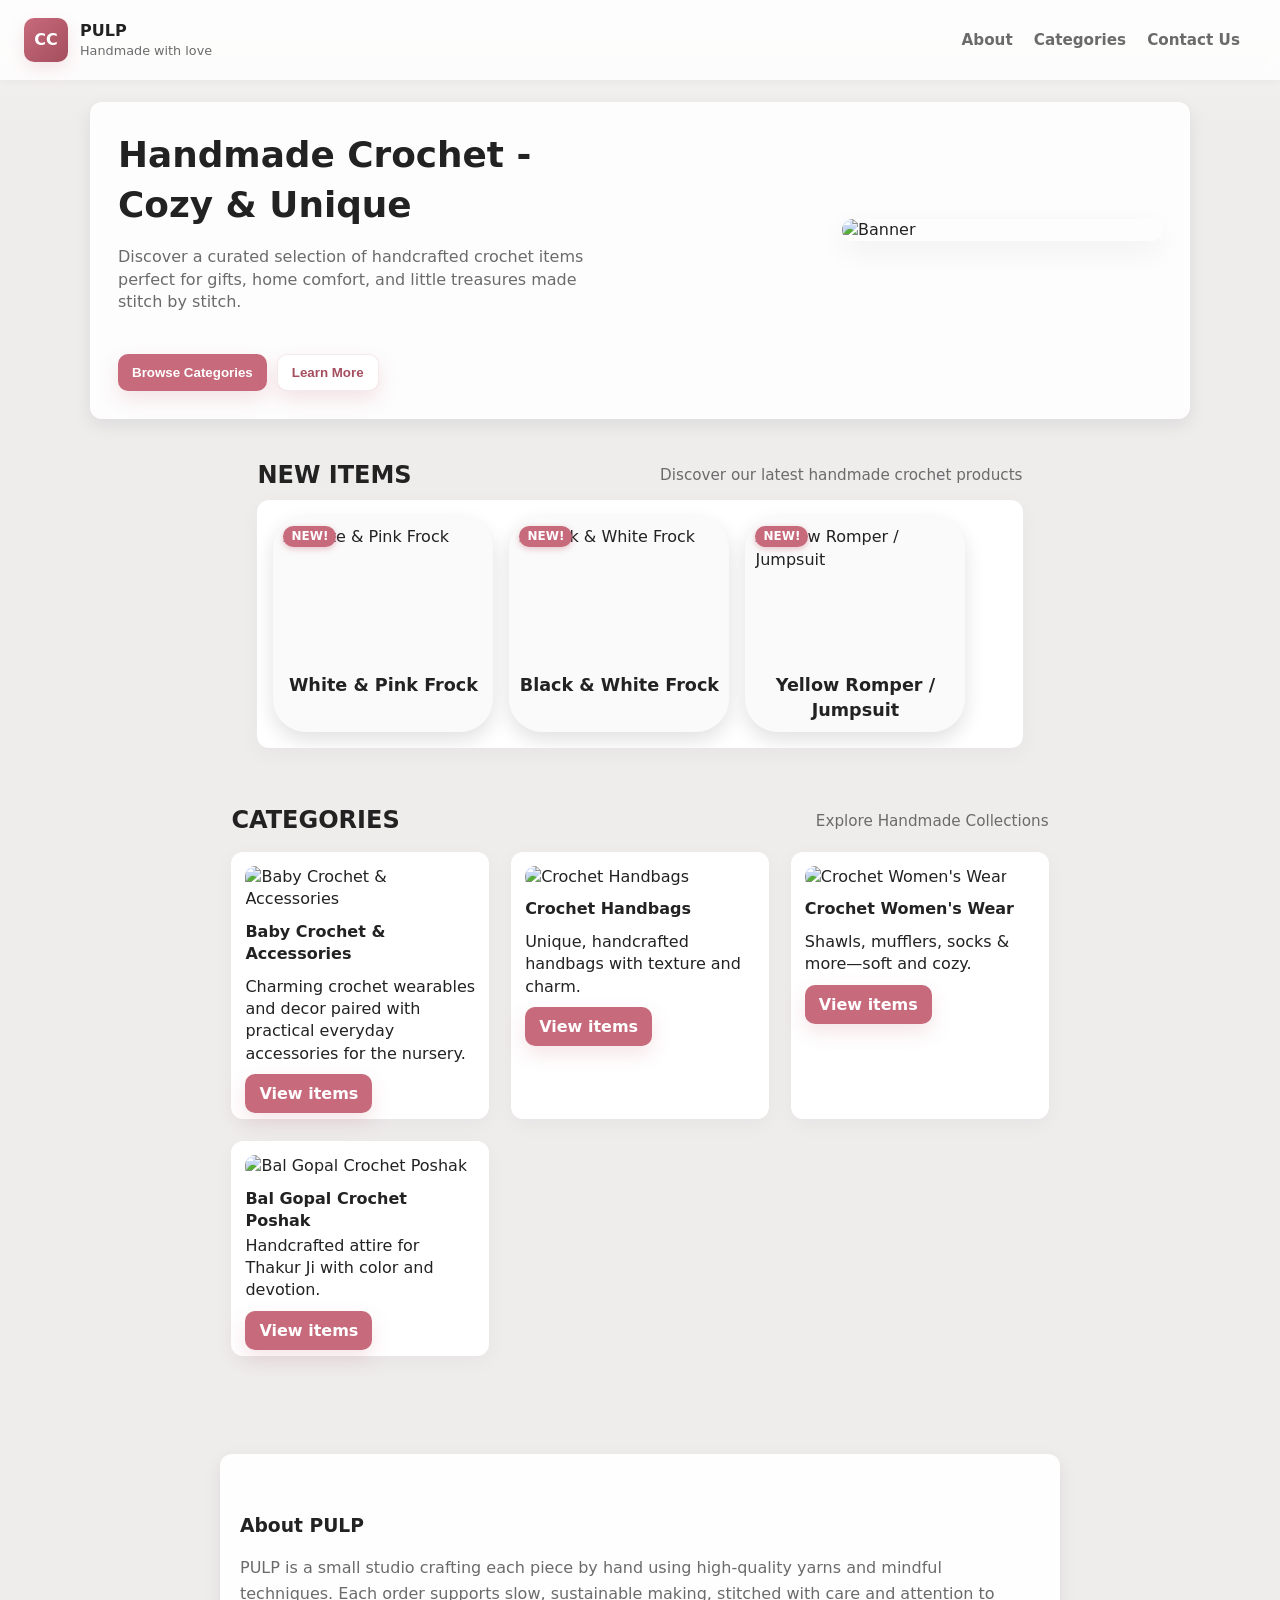
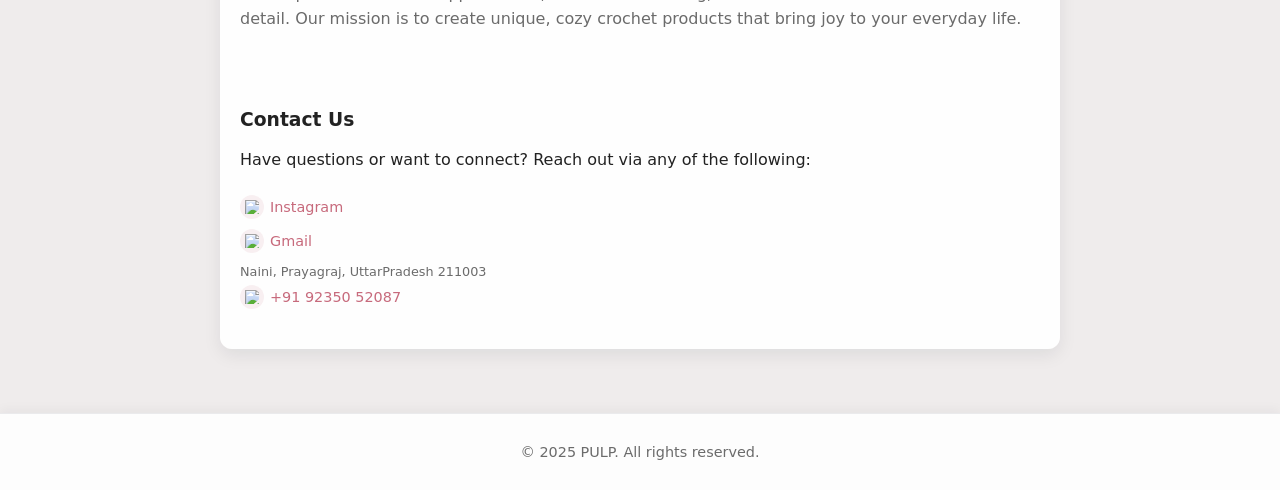
==== index.html @ 9e7601b7 "Add files via upload" ====
<!-- this is index.html-->
<!DOCTYPE html>
<html lang="en">
<head>
  <meta charset="utf-8" />
  <meta name="viewport" content="width=device-width,initial-scale=1" />
  <title>PULP - Handmade Crochet Products</title>
  <meta name="description" content="Handmade crochet items: Baby Crochet, Handbags, Women Crochet." />

  <style>
    :root{
  --bg:#f7f6f4;
  --card:#ffffff;
  --accent:#c76a7c;
  --accent-dark:#a44e5d;
  --muted:#6b6b6b;
  --radius:12px;
  --shadow: 0 6px 18px rgba(16,24,40,0.08);
}
*{box-sizing:border-box}
body {
  margin: 0;
  font-family: Inter, system-ui, -apple-system, "Segoe UI", Roboto, "Helvetica Neue", Arial;
  background: linear-gradient(180deg, var(--bg), #efecec 120px);
  color: #222;
  line-height: 1.4;
  min-height: 100vh; 
  display: flex;
  flex-direction: column; 
}

.wrap {
  max-width: 1100px;
  margin: 18px auto;
  padding: 0 20px 40px;
  flex-grow: 1; 
}

header{
  display:flex;
  align-items:center;
  justify-content:space-between;
  padding:18px 24px;
  position:sticky;
  top:0;
  backdrop-filter: blur(6px);
  background: rgba(255,255,255,0.8);
  box-shadow: 0 2px 8px rgba(16,24,40,0.04);
  z-index:100;
}

.brand{
  display:flex;
  align-items:center;
  gap:12px;
  text-decoration:none;
  color:inherit;
}

.logo{
  width:44px; height:44px;
  background: linear-gradient(135deg,var(--accent),var(--accent-dark));
  border-radius:10px;
  display:grid;
  place-items:center;
  color:white;
  font-weight:700;
  box-shadow: 0 6px 16px rgba(199,106,124,0.18);
}

nav a{
  color:var(--muted);
  text-decoration:none;
  font-weight:600;
  margin-right:16px;
  font-size:0.95rem;
  cursor:pointer;
}

.hero {
  max-width: 1100px;
  margin: 22px auto;
  display: flex;
  gap: 24px;
  align-items: center;
  padding: 28px;
  border-radius: var(--radius);
  background: rgba(255, 255, 255, 0.9);
  box-shadow: var(--shadow);
  flex-wrap: wrap;
  justify-content: space-between;
}

.hero .hero-text { 
    max-width: 50%; 
    padding-right: 20px; 
}

.hero .visual {
    width: 320px;
}

.hero h1{
  margin:0 0 8px 0;
  font-size:clamp(1.6rem, 2.8vw, 2.4rem);
}

.tagline{color:var(--muted); margin-bottom:16px}

.cta{display:flex; gap:10px}

.btn{
  background:var(--accent);
  color:white;
  border:none;
  padding:10px 14px;
  border-radius:10px;
  cursor:pointer;
  font-weight:700;
  box-shadow: 0 8px 20px rgba(199,106,124,0.18);
}

.btn.secondary{
  background:white;
  color:var(--accent-dark);
  border:1px solid rgba(164,78,93,0.12);
  font-weight:600;
}

.hero .visual{
  border-radius:14px;
  overflow:hidden;
  box-shadow: 0 10px 30px rgba(13,14,18,0.06);
}

.hero img{width:100%;display:block}

.section-title{
  display:flex;
  align-items:center;
  justify-content:space-between;
  margin-bottom:14px;
}

.grid{
  display:grid;
  grid-template-columns: repeat(auto-fit,minmax(240px,1fr));
  gap:22px;
}

.card{
  background:var(--card);
  border-radius:12px;
  padding:14px;
  box-shadow: 0 6px 22px rgba(16,24,40,0.04);
  display:flex;
  flex-direction:column;
  gap:10px;
  transition:transform .18s, box-shadow .18s;
}

.card:hover{
  transform:translateY(-6px);
  box-shadow: 0 18px 40px rgba(16,24,40,0.08);
}

.thumb img{
  width:100%;
  border-radius:10px;
  height:180px;
  object-fit:cover;
}

.new-items-slider-wrapper {
  background: white;
  border-radius: var(--radius);
  padding: 16px 0;
  margin-bottom: -20px;
  box-shadow: 0 6px 22px rgba(16,24,40,0.04);
  overflow-x: auto;
  -webkit-overflow-scrolling: touch;
  -ms-overflow-style: none;
  scrollbar-width: none;
}

.new-items-slider {
  display: flex;
  gap: 16px;
  padding-left: 16px;
  padding-right: 16px;
  scroll-behavior: smooth;
  user-select: none;
}

/* Hide scrollbar for WebKit browsers */
.new-items-slider-wrapper::-webkit-scrollbar {
  display: none;
}

.new-item-card {
  background: #fafafa;
  border-radius: 33px;
  padding: 10px;
  flex: 0 0 220px;
  display: flex;
  flex-direction: column;
  gap: 7px;
  cursor: pointer;
  user-select: none;
  transition: transform 0.18s, box-shadow 0.18s;
  text-decoration: none;
  color: inherit;
  position: relative;
  box-shadow: 0 8px 20px rgba(0, 0, 0, 0.12);
}
.new-item-card:hover {
  transform: translateY(-8px);
  box-shadow: 0 18px 40px rgba(16,24,40,0.08);
}
.new-item-thumb img {
  width: 100%;
  height: 140px;
  object-fit: cover;
  border-radius: 20px;
  display: block;
}
.new-item-title {
  font-weight: 600;
  font-size: 1.1rem;
  color: #222;
  margin: 0;
  text-align: center;
}


/* NEW! label on top-left */
.new-item-label {
  position: absolute;
  top: 10px;
  left: 10px;
  background-color: var(--accent);
  color: white;
  font-weight: 700;
  font-size: 0.75rem;
  padding: 2px 8px;
  border-radius: 12px;
  user-select: none;
  pointer-events: none;
  box-shadow: 0 2px 6px rgba(199,106,124,0.4);
  z-index: 5;
}

footer {
  margin-top: auto;
  padding: 28px 20px;
  text-align: center;
  color: var(--muted);
  font-size: 0.9rem;
  background: rgba(255,255,255,0.9);
  box-shadow: 0 -4px 10px rgba(16,24,40,0.04);
  border-top: 1px solid rgba(16,24,40,0.08);
}

/* Remove blue focus outline and tap highlight on buttons, links, and new-item-cards */
button, a, .new-item-card {
  outline: none;
  -webkit-tap-highlight-color: transparent;
}

.new-item-card:focus,
button:focus,
a:focus {
  outline: none;
  box-shadow: none;
}


@media (max-width:880px){
  .hero{
    flex-direction:column;
    text-align:center;
  }
  .hero .hero-text {
    order: 1;
    max-width: 100%;
    padding-right: 0;
    margin-bottom: 20px;
  }
  .hero .visual{
    order: 2;
    width:88%;
    margin-bottom: 20px;
  }
  .hero .intro {
    order: 3;
    width: 100%;
    justify-content: center;
    margin-top: 0;
  }
}
  </style>
</head>

<body>

  <header>
    <a class="brand" href="#">
      <div class="logo">CC</div>
      <div>
        <div style="font-weight:800">PULP</div>
        <div style="font-size:0.8rem;color:var(--muted)">Handmade with love</div>
      </div>
    </a>

    <nav>
      <a onclick="scrollToAbout('about')">About</a>
      <a onclick="scrollToAbout('shop')">Categories</a>
      <a onclick="scrollToAbout('contact_us')">Contact Us</a>
    </nav>

  </header>

  <section class="hero">

    <div class="hero-text">
      <h1>Handmade Crochet - Cozy & Unique</h1>
      <p class="tagline">Discover a curated selection of handcrafted crochet items perfect for gifts, home comfort, and little treasures made stitch by stitch.</p>
    </div>

    <div class="visual">
      <img src="https://raw.githubusercontent.com/i-Pulp/i-pulp.github.io/dd545842bd43f51a0f456f5fa2d088c7142defda/Images/Hero/HeroSlide.jpg" alt="Banner">
    </div>

    <div class="intro">
      <div class="cta">
        <button class="btn" onclick="scrollToAbout('shop')">Browse Categories</button>
        <button class="btn secondary" onclick="scrollToAbout('about')">Learn More</button>
      </div>
    </div>
  </section>

  <!-- New Items Section -->
  <div class="wrap" id="new-items">
    <div class="section-title" style="margin-bottom: 8px;">
      <h2 style="margin:0">NEW ITEMS</h2>
      <div style="color:var(--muted); font-size:0.95rem">Discover our latest handmade crochet products</div>
    </div>

    <div class="new-items-slider-wrapper" aria-label="New Items" role="region">
      <div class="new-items-slider">
        <!-- Product cards inserted here by JS -->
      </div>
    </div>
  </div>

  <!-- Categories Section -->
  <div class="wrap" id="shop">
    <div class="section-title">
      <h2 style="margin:0">CATEGORIES</h2>
      <div style="color:var(--muted); font-size:0.95rem">Explore Handmade Collections</div>
    </div>

    <div class="grid">

      <!-- CATEGORY CARDS -->
      <!-- 1. Baby Product -->
      <article class="card">
        <div class="thumb">
          <img src="https://raw.githubusercontent.com/i-Pulp/i-pulp.github.io/0997f69cfa6363d61e97eb1977c287120f1ccc1d/Images/Category/Baby_Accessories.png" alt="Baby Crochet & Accessories">
        </div>
        <div class="title" style="font-weight:400;"><strong>Baby Crochet & Accessories</strong></div>
        <div class="desc">Charming crochet wearables and decor paired with practical everyday accessories for the nursery.</div>
        <div class="controls" style="margin-top: 8px;">
          <a class="btn" href="template_products.html?category=baby_accessories" style="text-decoration:none;">View items</a>
        </div>
      </article>

      <!-- 4. Handbags -->
      <article class="card">
        <div class="thumb">
          <img src="https://raw.githubusercontent.com/i-Pulp/i-pulp.github.io/0997f69cfa6363d61e97eb1977c287120f1ccc1d/Images/Category/Bags.png" alt="Crochet Handbags">
        </div>
        <div class="title" style="font-weight:400;"><strong>Crochet Handbags</strong></div>
        <div class="desc">Unique, handcrafted handbags with texture and charm.</div>
        <div class="controls" style="margin-top: 8px;">
          <a class="btn" href="template_products.html?category=handbags" style="text-decoration:none;">View items</a>
        </div>
      </article>

      <!-- 2. Women's Wear -->
      <article class="card">
        <div class="thumb">
          <img src="https://raw.githubusercontent.com/i-Pulp/i-pulp.github.io/0997f69cfa6363d61e97eb1977c287120f1ccc1d/Images/Category/Woman_Accessories.png" alt="Crochet Women's Wear">
        </div>
        <div class="title" style="font-weight:400;"><strong>Crochet Women's Wear</strong></div>
        <div class="desc">Shawls, mufflers, socks & more—soft and cozy.</div>
        <div class="controls" style="margin-top: 8px;">
          <a class="btn" href="template_products.html?category=women_accessories" style="text-decoration:none;">View items</a>
        </div>
      </article>

      <!-- 4. Bal Gopal -->
      <article class="card">
        <div class="thumb">
          <img src="https://raw.githubusercontent.com/i-Pulp/i-pulp.github.io/f78ba1c2b4441cd1fe98eff767ace13168e1578b/Images/Category/bal_gopal.png" alt="Bal Gopal Crochet Poshak">
        </div>
        <div class="title" style="font-weight:400;"><strong>Bal Gopal Crochet Poshak</strong></div>
        <div class="desc" style="margin-top: -8px;">Handcrafted attire for Thakur Ji with color and devotion.</div>
        <div class="controls" style="margin-top: 8px;">
          <a class="btn" href="template_products.html?category=bal_gopal" style="text-decoration:none;">View items</a>
        </div>
      </article>

    </div>
  </div>

  <!-- ABOUT & CONTACT SECTION -->
  <section style="max-width:1100px;margin:40px auto;padding:40px 20px;background:rgba(255,255,255,0.95);border-radius:12px;box-shadow:var(--shadow);display:flex;flex-direction:column;gap:40px;">

    <!-- About PULP -->
    <div style="flex:1; min-width:250px;" id="about">
      <h3 style="margin-bottom:16px;">About PULP</h3>
      <p style="color:var(--muted);max-width:800px;line-height:1.6;">
        PULP is a small studio crafting each piece by hand using high-quality yarns and mindful techniques. Each order supports slow, sustainable making, stitched with care and attention to detail. Our mission is to create unique, cozy crochet products that bring joy to your everyday life.
      </p>
    </div>

    <!-- Contact Us -->
    <div style="flex:1; min-width:250px;" id="contact_us">
      <h3 style="margin-bottom:16px;">Contact Us</h3>
      <p style="color:var(--mutedl);margin-bottom:24px;">
        Have questions or want to connect? Reach out via any of the following:
      </p>
      <ul style="list-style:none;padding:0;margin:0;display:flex;flex-direction:column;gap:10px;color:var(--muted);">
        <li>
          <a href="https://www.instagram.com/pulponlinestore/?utm_source=ig_web_button_share_sheet" target="_blank" style="text-decoration:none;color:var(--accent);display:flex;align-items:center;gap:6px;font-size:0.9rem;">
            <span style="display:flex;align-items:center;justify-content:center;width:24px;height:24px;background:rgba(199,106,124,0.1);border-radius:50%;">
              <img src="https://cdn-icons-png.flaticon.com/24/2111/2111463.png" alt="Instagram" style="width:14px;height:14px;">
            </span>
         Instagram
          </a>
        </li>
        <li>
          <a href="mailto:i.pulp.help@gmail.com" style="text-decoration:none;color:var(--accent);display:flex;align-items:center;gap:6px;font-size:0.9rem;">
            <span style="display:flex;align-items:center;justify-content:center;width:24px;height:24px;background:rgba(199,106,124,0.1);border-radius:50%;">
              <img src="https://cdn-icons-png.flaticon.com/24/561/561127.png" alt="Email" style="width:14px;height:14px;">
            </span>
         Gmail
          </a>
        </li>
        <li>
          <div style="display:flex;flex-direction:column;gap:4px;font-size:0.9rem;">
            <span style="color:var(--muted); font-size:0.8rem;">Naini, Prayagraj, UttarPradesh 211003</span>
            <a href="tel:+91 92350 52087" style="text-decoration:none;color:var(--accent);display:flex;align-items:center;gap:6px;">
              <span style="display:flex;align-items:center;justify-content:center;width:24px;height:24px;background:rgba(199,106,124,0.1);border-radius:50%;">
                <img src="https://cdn-icons-png.flaticon.com/24/483/483947.png" alt="Phone" style="width:14px;height:14px;">
              </span>
              +91 92350 52087
            </a>
          </div>
        </li>
      </ul>
    </div>

  </section>

  <footer style="margin-top:24px;padding:28px 20px;text-align:center;color:var(--muted);font-size:0.9rem;background:rgba(255,255,255,0.9);box-shadow:0 -4px 10px rgba(16,24,40,0.04);border-top:1px solid rgba(16,24,40,0.08);">
    &copy; 2025 PULP. All rights reserved.
  </footer>
<script>
    function scrollToAbout(ElementId) {
  const about = document.getElementById(ElementId);
  const offset = 125;
  const top = about.offsetTop - offset;

  window.scrollTo({
    top: top,
    behavior: "smooth"
  });
}
async function loadNewItems() {

  try {

    const response = await fetch('new_items.json');

    if (!response.ok) throw new Error('Failed to load new_items.json');

    const data = await response.json();
    const slides = document.querySelector('.new-items-slider');

    slides.innerHTML = '';
    data.products.forEach(prod => {

      const link = document.createElement('a');

      link.href = `template_buy.html?category=new_items&prod=${prod.id}`;

      link.className = 'new-item-card';

      link.setAttribute('aria-label', prod.title);
      const label = document.createElement('div');

      label.className = 'new-item-label';

      label.textContent = 'NEW!';

      link.appendChild(label);
      const thumb = document.createElement('div');

      thumb.className = 'new-item-thumb';
      if (prod.images && prod.images.length) {

        const imgData = prod.images[0];

        const img = document.createElement('img');

        img.src = imgData.src || '';

        img.alt = prod.title || 'New Item';

        if (imgData.classes && Array.isArray(imgData.classes)) {

          img.className = imgData.classes.join('');

        }

        if (imgData.styles) {

          img.style.cssText = imgData.styles;

        }

        thumb.appendChild(img);

      }

      link.appendChild(thumb);
      const title = document.createElement('h3');

      title.className = 'new-item-title';

      title.textContent = prod.title;

      link.appendChild(title);
      slides.appendChild(link);

    });

  } catch (err) {

    console.error(err);

    const container = document.getElementById('new-items-grid');

    if (container) container.innerHTML = '<p style="color:var(--muted);">Failed to load new items.</p>';

  }

}
loadNewItems();
</script>

</body>
</html>
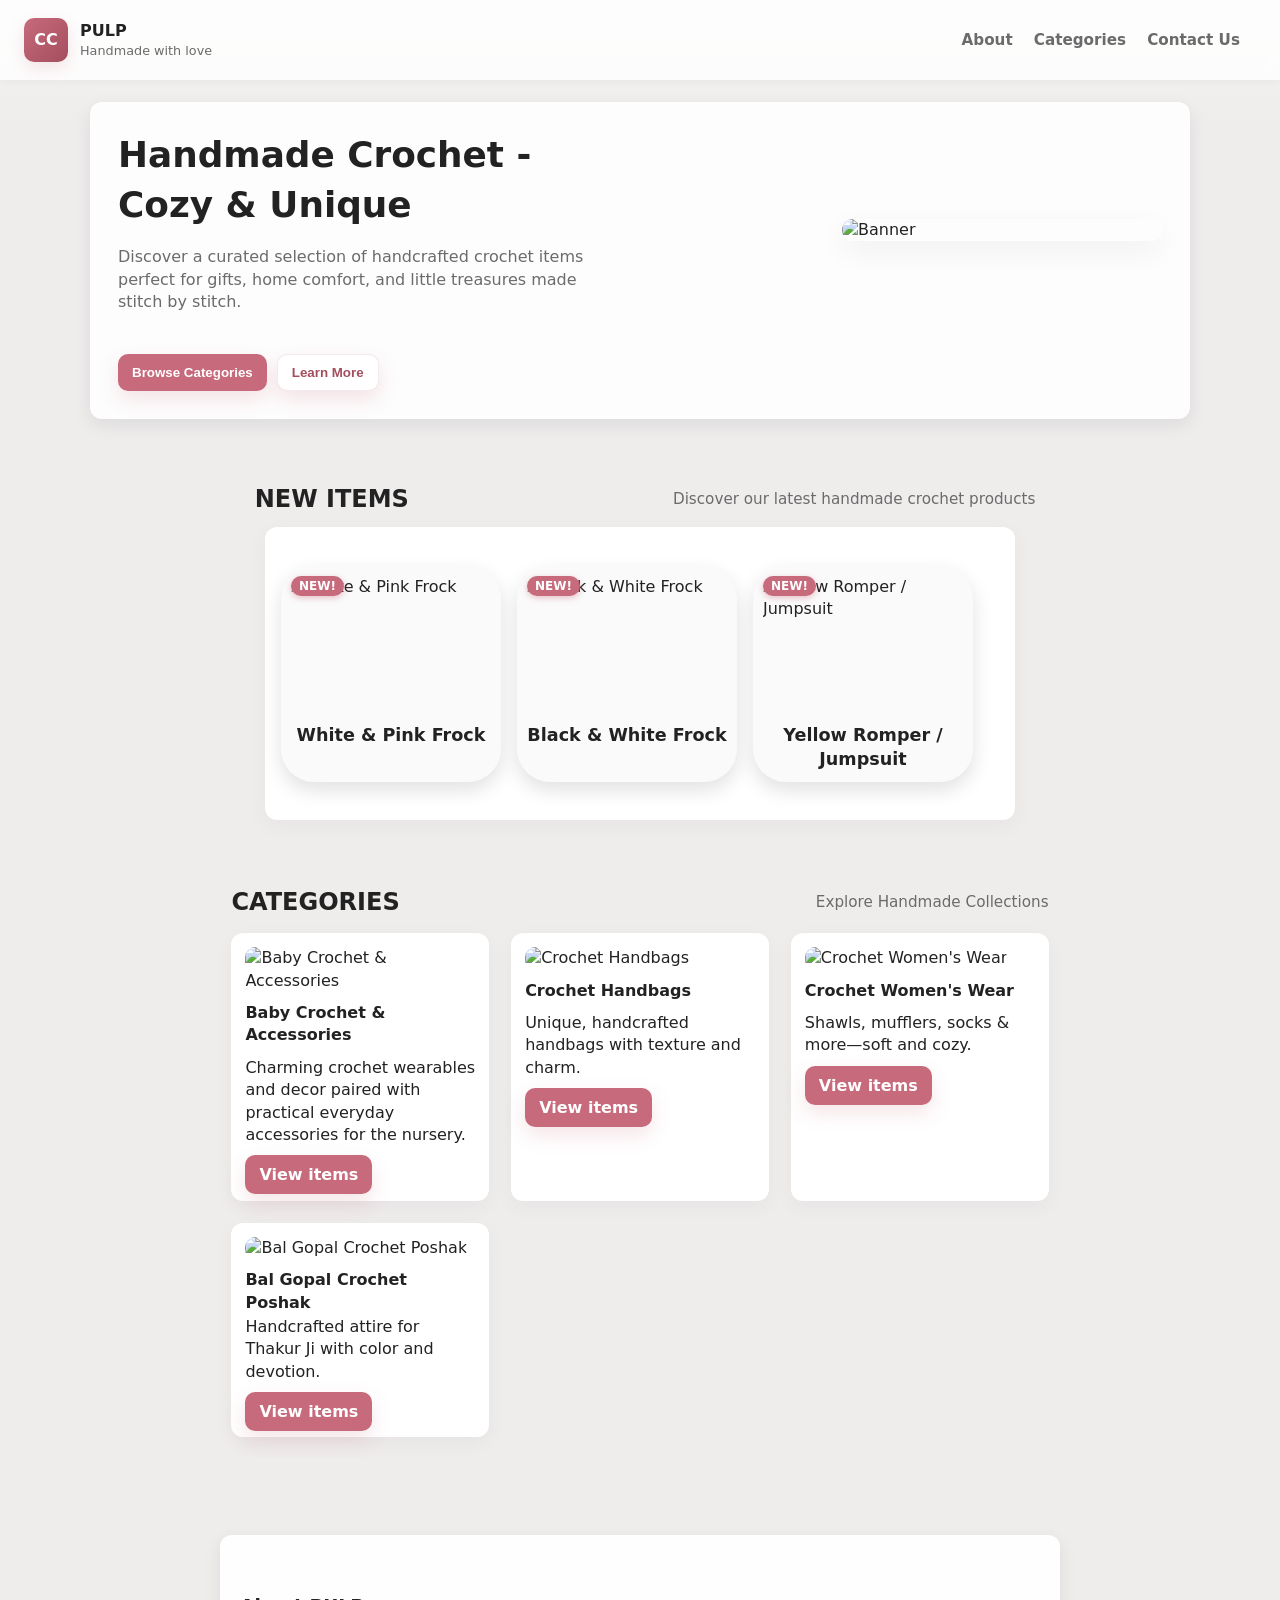
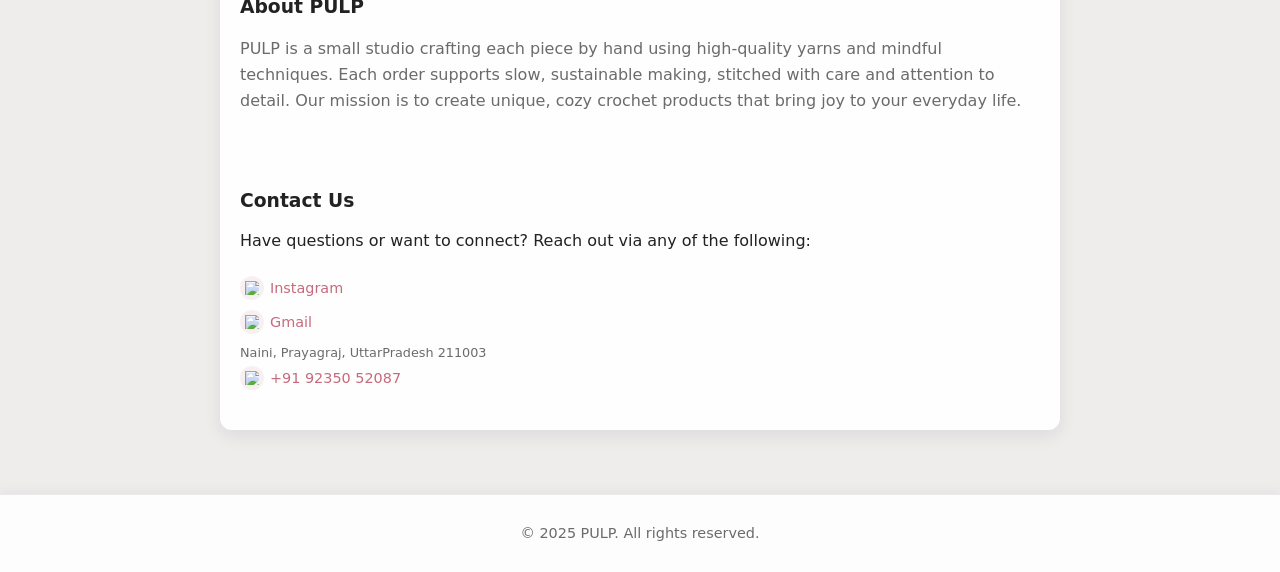
==== commit ab564546: "Add files via upload" ====
--- a/index.html
+++ b/index.html
@@ -175,9 +175,12 @@
   background: white;
   border-radius: var(--radius);
   padding: 16px 0;
-  margin-bottom: -20px;
+  margin-bottom: 25px;
   box-shadow: 0 6px 22px rgba(16,24,40,0.04);
   overflow-x: auto;
+   max-width: 750px;
+  margin-left: auto;
+  margin-right: auto;
   -webkit-overflow-scrolling: touch;
   -ms-overflow-style: none;
   scrollbar-width: none;
@@ -340,23 +343,20 @@
   </section>
 
   <!-- New Items Section -->
-  <div class="wrap" id="new-items">
-    <div class="section-title" style="margin-bottom: 8px;">
-      <h2 style="margin:0">NEW ITEMS</h2>
-      <div style="color:var(--muted); font-size:0.95rem">Discover our latest handmade crochet products</div>
-    </div>
-
-    <div class="new-items-slider-wrapper" aria-label="New Items" role="region">
-      <div class="new-items-slider">
-        <!-- Product cards inserted here by JS -->
-      </div>
-    </div>
-  </div>
+  <div id="new-items" style="margin-top: -40px;">     <div class="wrap section-title" style="margin-bottom: 8px; padding-bottom: 0;">       <h2 style="margin-bottom: -20px">NEW ITEMS</h2>
+      <div style="color:var(--muted); font-size:0.95rem;margin-bottom: -40px">Discover our latest handmade crochet products</div>
+    </div>
+
+    <div class="new-items-slider-wrapper" aria-label="New Items" role="region">
+      <div class="new-items-slider">
+              </div>
+    </div>
+  </div>
 
   <!-- Categories Section -->
   <div class="wrap" id="shop">
     <div class="section-title">
-      <h2 style="margin:0">CATEGORIES</h2>
+      <h2 style="margin:0;padding-right:5px">CATEGORIES</h2>
       <div style="color:var(--muted); font-size:0.95rem">Explore Handmade Collections</div>
     </div>
 
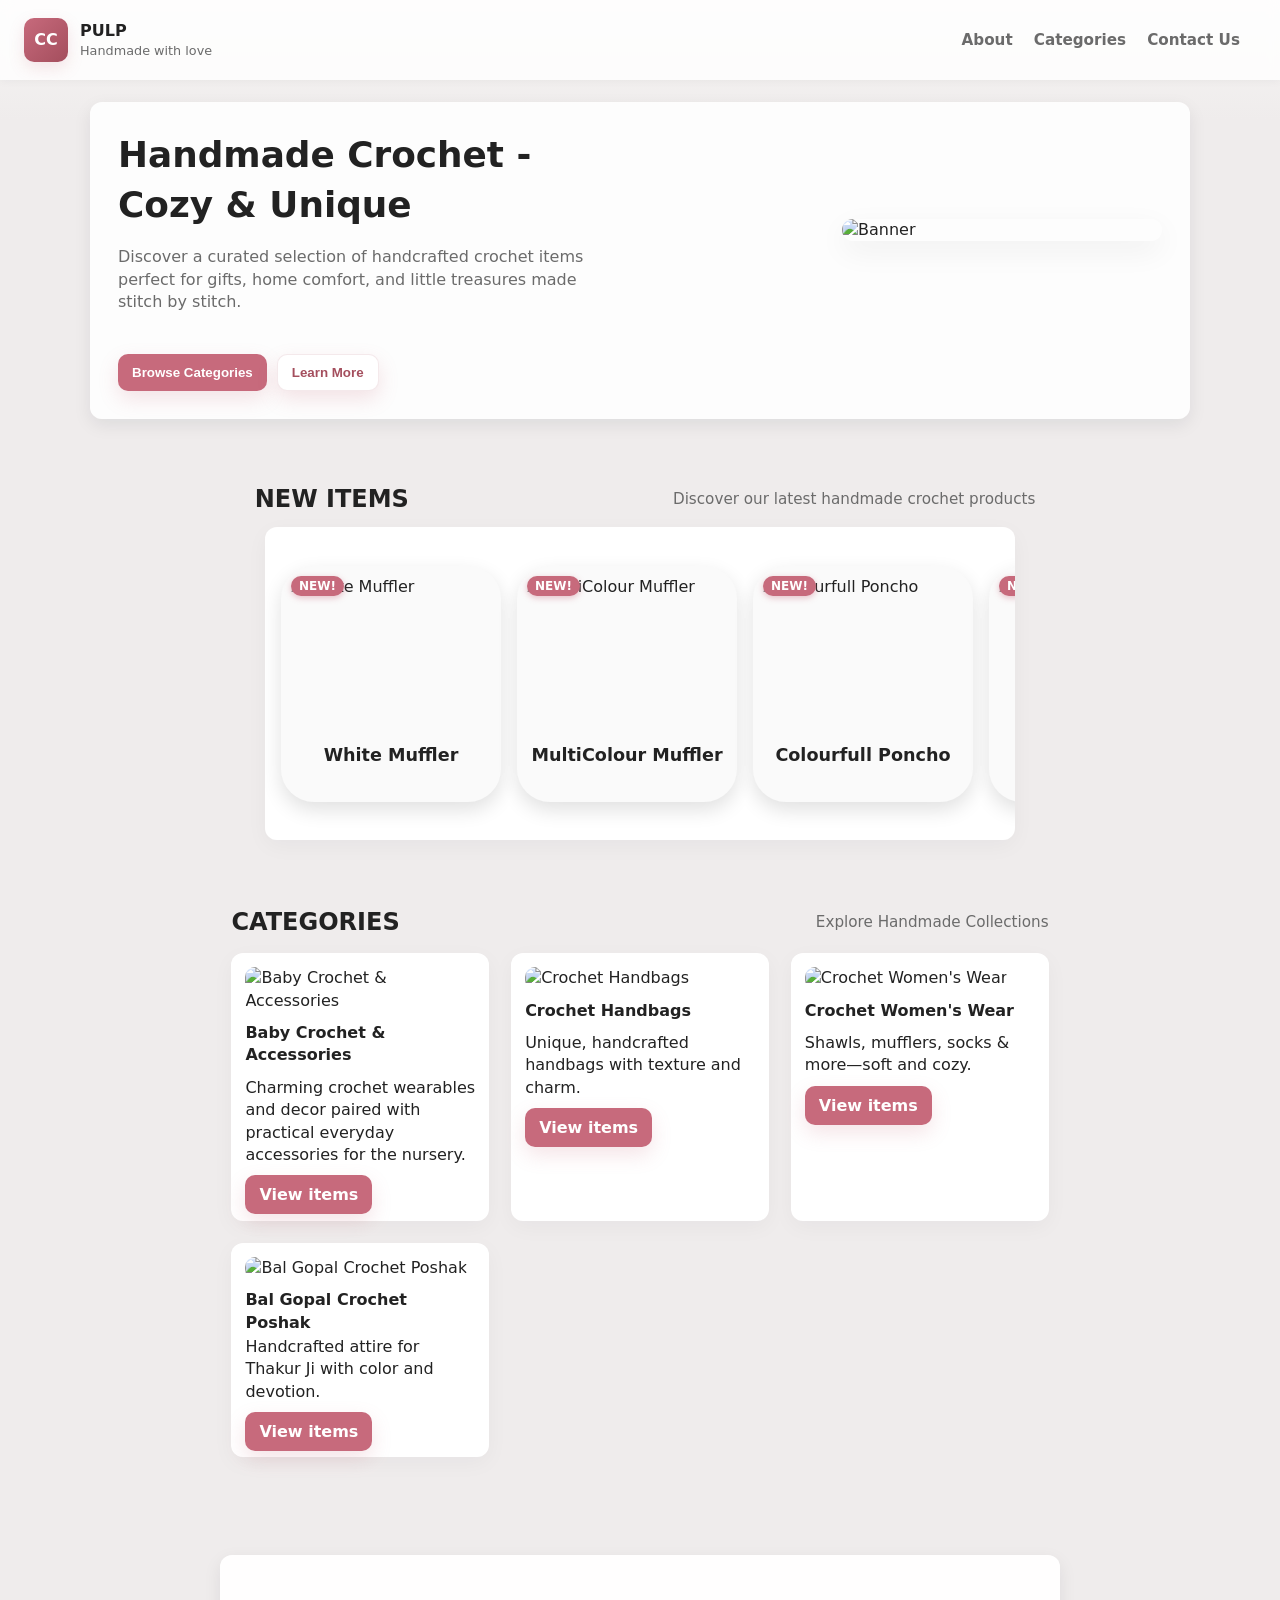
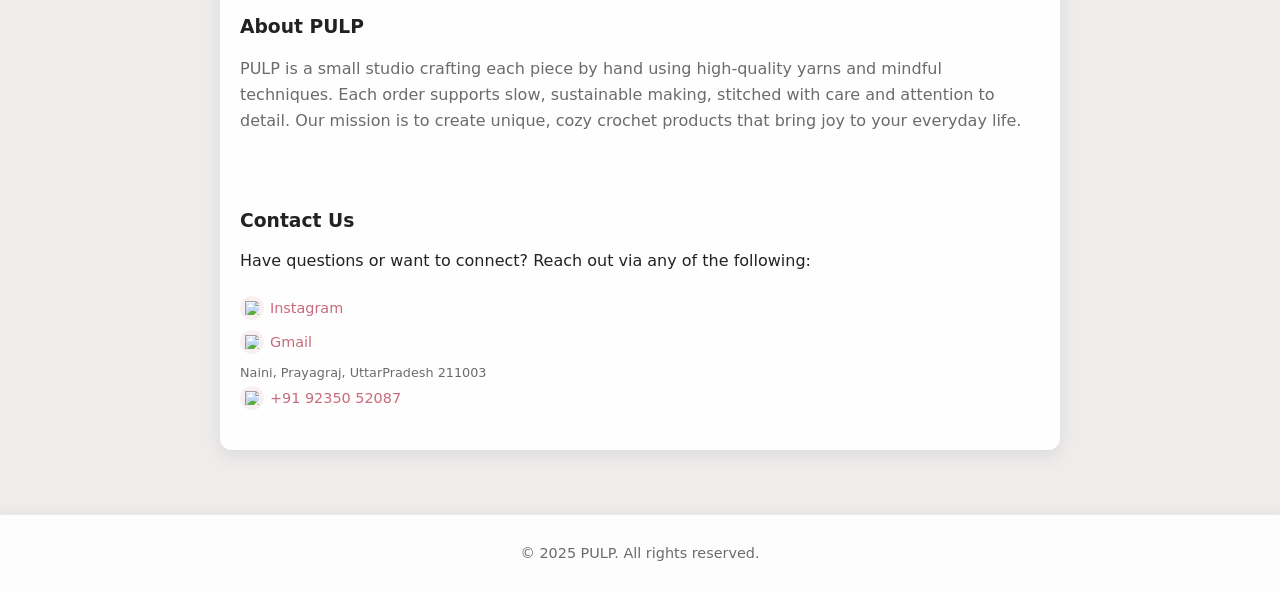
==== commit 64fa4ef6: "Add files via upload" ====
--- a/index.html
+++ b/index.html
@@ -222,7 +222,7 @@
 }
 .new-item-thumb img {
   width: 100%;
-  height: 140px;
+  height: 160px;
   object-fit: cover;
   border-radius: 20px;
   display: block;
@@ -236,7 +236,6 @@
 }
 
 
-/* NEW! label on top-left */
 .new-item-label {
   position: absolute;
   top: 10px;
@@ -264,7 +263,6 @@
   border-top: 1px solid rgba(16,24,40,0.08);
 }
 
-/* Remove blue focus outline and tap highlight on buttons, links, and new-item-cards */
 button, a, .new-item-card {
   outline: none;
   -webkit-tap-highlight-color: transparent;
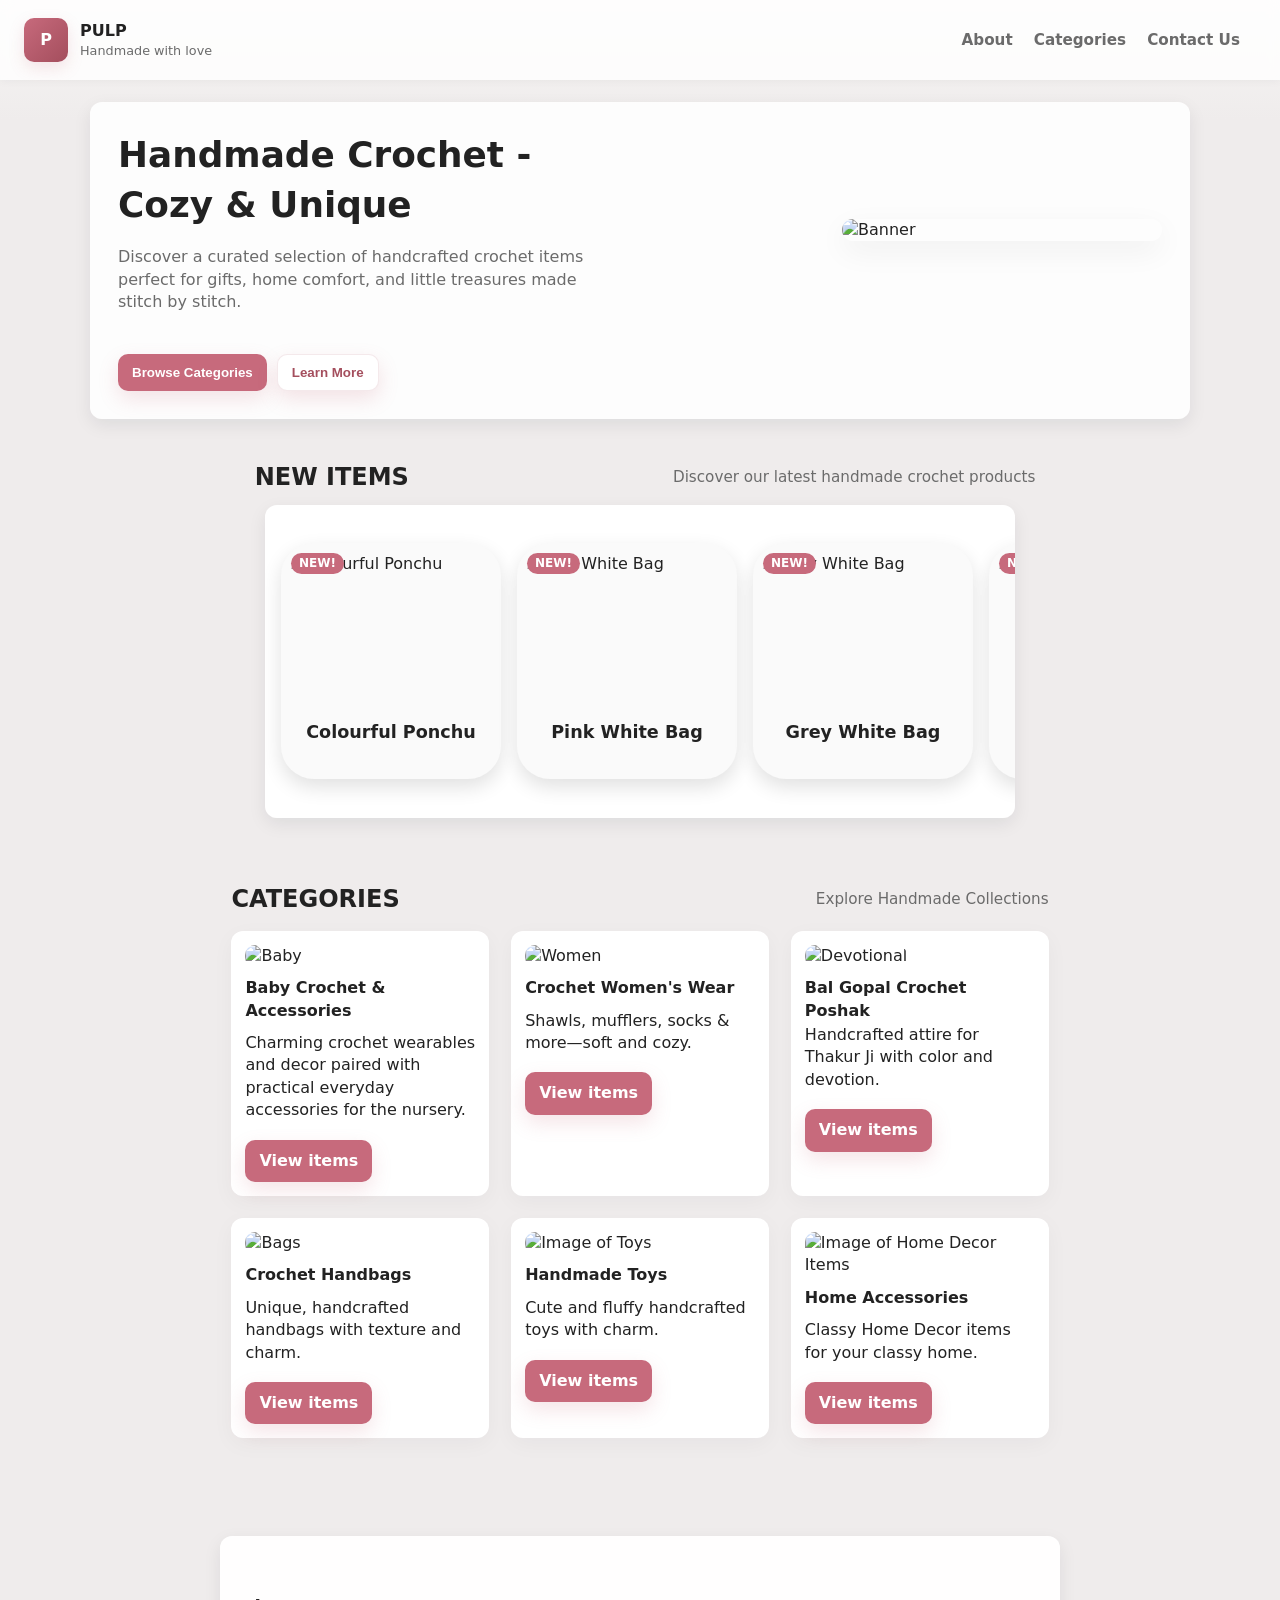
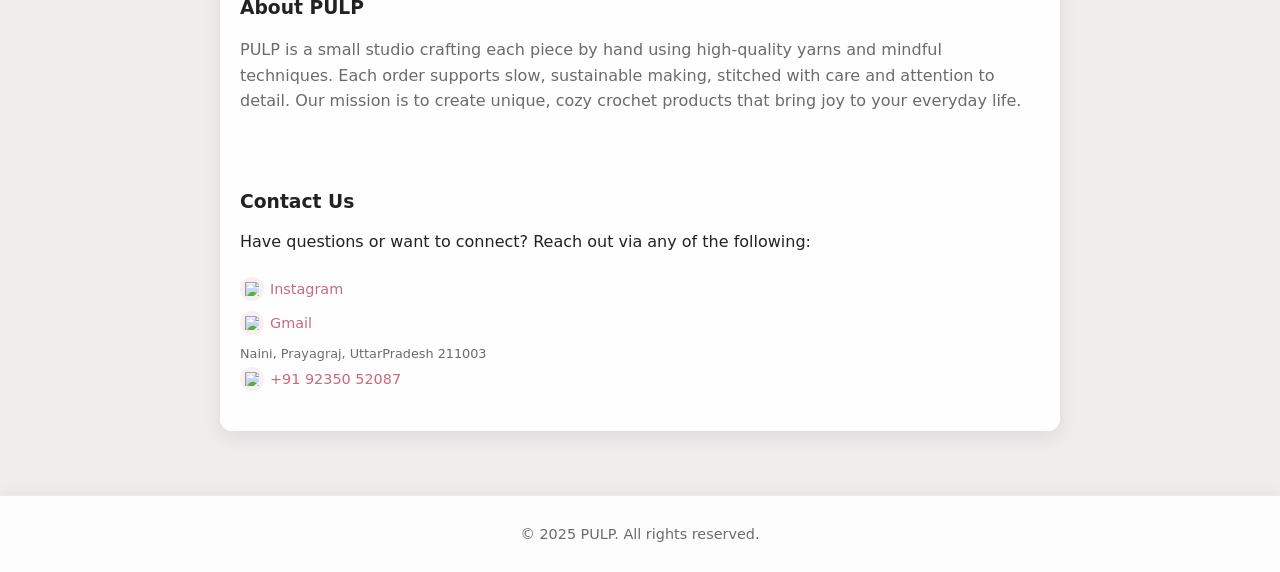
==== commit 90dc24e8: "Add files via upload" ====
--- a/index.html
+++ b/index.html
@@ -1,4 +1,3 @@
-<!-- this is index.html-->
 <!DOCTYPE html>
 <html lang="en">
 <head>
@@ -9,296 +8,265 @@
 
   <style>
     :root{
-  --bg:#f7f6f4;
-  --card:#ffffff;
-  --accent:#c76a7c;
-  --accent-dark:#a44e5d;
-  --muted:#6b6b6b;
-  --radius:12px;
-  --shadow: 0 6px 18px rgba(16,24,40,0.08);
-}
-*{box-sizing:border-box}
-body {
-  margin: 0;
-  font-family: Inter, system-ui, -apple-system, "Segoe UI", Roboto, "Helvetica Neue", Arial;
-  background: linear-gradient(180deg, var(--bg), #efecec 120px);
-  color: #222;
-  line-height: 1.4;
-  min-height: 100vh; 
-  display: flex;
-  flex-direction: column; 
-}
-
-.wrap {
-  max-width: 1100px;
-  margin: 18px auto;
-  padding: 0 20px 40px;
-  flex-grow: 1; 
-}
-
-header{
-  display:flex;
-  align-items:center;
-  justify-content:space-between;
-  padding:18px 24px;
-  position:sticky;
-  top:0;
-  backdrop-filter: blur(6px);
-  background: rgba(255,255,255,0.8);
-  box-shadow: 0 2px 8px rgba(16,24,40,0.04);
-  z-index:100;
-}
-
-.brand{
-  display:flex;
-  align-items:center;
-  gap:12px;
-  text-decoration:none;
-  color:inherit;
-}
-
-.logo{
-  width:44px; height:44px;
-  background: linear-gradient(135deg,var(--accent),var(--accent-dark));
-  border-radius:10px;
-  display:grid;
-  place-items:center;
-  color:white;
-  font-weight:700;
-  box-shadow: 0 6px 16px rgba(199,106,124,0.18);
-}
-
-nav a{
-  color:var(--muted);
-  text-decoration:none;
-  font-weight:600;
-  margin-right:16px;
-  font-size:0.95rem;
-  cursor:pointer;
-}
-
-.hero {
-  max-width: 1100px;
-  margin: 22px auto;
-  display: flex;
-  gap: 24px;
-  align-items: center;
-  padding: 28px;
-  border-radius: var(--radius);
-  background: rgba(255, 255, 255, 0.9);
-  box-shadow: var(--shadow);
-  flex-wrap: wrap;
-  justify-content: space-between;
-}
-
-.hero .hero-text { 
-    max-width: 50%; 
-    padding-right: 20px; 
-}
-
-.hero .visual {
-    width: 320px;
-}
-
-.hero h1{
-  margin:0 0 8px 0;
-  font-size:clamp(1.6rem, 2.8vw, 2.4rem);
-}
-
-.tagline{color:var(--muted); margin-bottom:16px}
-
-.cta{display:flex; gap:10px}
-
-.btn{
-  background:var(--accent);
-  color:white;
-  border:none;
-  padding:10px 14px;
-  border-radius:10px;
-  cursor:pointer;
-  font-weight:700;
-  box-shadow: 0 8px 20px rgba(199,106,124,0.18);
-}
-
-.btn.secondary{
-  background:white;
-  color:var(--accent-dark);
-  border:1px solid rgba(164,78,93,0.12);
-  font-weight:600;
-}
-
-.hero .visual{
-  border-radius:14px;
-  overflow:hidden;
-  box-shadow: 0 10px 30px rgba(13,14,18,0.06);
-}
-
-.hero img{width:100%;display:block}
-
-.section-title{
-  display:flex;
-  align-items:center;
-  justify-content:space-between;
-  margin-bottom:14px;
-}
-
-.grid{
-  display:grid;
-  grid-template-columns: repeat(auto-fit,minmax(240px,1fr));
-  gap:22px;
-}
-
-.card{
-  background:var(--card);
-  border-radius:12px;
-  padding:14px;
-  box-shadow: 0 6px 22px rgba(16,24,40,0.04);
-  display:flex;
-  flex-direction:column;
-  gap:10px;
-  transition:transform .18s, box-shadow .18s;
-}
-
-.card:hover{
-  transform:translateY(-6px);
-  box-shadow: 0 18px 40px rgba(16,24,40,0.08);
-}
-
-.thumb img{
-  width:100%;
-  border-radius:10px;
-  height:180px;
-  object-fit:cover;
-}
-
-.new-items-slider-wrapper {
-  background: white;
-  border-radius: var(--radius);
-  padding: 16px 0;
-  margin-bottom: 25px;
-  box-shadow: 0 6px 22px rgba(16,24,40,0.04);
-  overflow-x: auto;
-   max-width: 750px;
-  margin-left: auto;
-  margin-right: auto;
-  -webkit-overflow-scrolling: touch;
-  -ms-overflow-style: none;
-  scrollbar-width: none;
-}
-
-.new-items-slider {
-  display: flex;
-  gap: 16px;
-  padding-left: 16px;
-  padding-right: 16px;
-  scroll-behavior: smooth;
-  user-select: none;
-}
-
-/* Hide scrollbar for WebKit browsers */
-.new-items-slider-wrapper::-webkit-scrollbar {
-  display: none;
-}
-
-.new-item-card {
-  background: #fafafa;
-  border-radius: 33px;
-  padding: 10px;
-  flex: 0 0 220px;
-  display: flex;
-  flex-direction: column;
-  gap: 7px;
-  cursor: pointer;
-  user-select: none;
-  transition: transform 0.18s, box-shadow 0.18s;
-  text-decoration: none;
-  color: inherit;
-  position: relative;
-  box-shadow: 0 8px 20px rgba(0, 0, 0, 0.12);
-}
-.new-item-card:hover {
-  transform: translateY(-8px);
-  box-shadow: 0 18px 40px rgba(16,24,40,0.08);
-}
-.new-item-thumb img {
-  width: 100%;
-  height: 160px;
-  object-fit: cover;
-  border-radius: 20px;
-  display: block;
-}
-.new-item-title {
-  font-weight: 600;
-  font-size: 1.1rem;
-  color: #222;
-  margin: 0;
-  text-align: center;
-}
-
-
-.new-item-label {
-  position: absolute;
-  top: 10px;
-  left: 10px;
-  background-color: var(--accent);
-  color: white;
-  font-weight: 700;
-  font-size: 0.75rem;
-  padding: 2px 8px;
-  border-radius: 12px;
-  user-select: none;
-  pointer-events: none;
-  box-shadow: 0 2px 6px rgba(199,106,124,0.4);
-  z-index: 5;
-}
-
-footer {
-  margin-top: auto;
-  padding: 28px 20px;
-  text-align: center;
-  color: var(--muted);
-  font-size: 0.9rem;
-  background: rgba(255,255,255,0.9);
-  box-shadow: 0 -4px 10px rgba(16,24,40,0.04);
-  border-top: 1px solid rgba(16,24,40,0.08);
-}
-
-button, a, .new-item-card {
-  outline: none;
-  -webkit-tap-highlight-color: transparent;
-}
-
-.new-item-card:focus,
-button:focus,
-a:focus {
-  outline: none;
-  box-shadow: none;
-}
-
-
-@media (max-width:880px){
-  .hero{
-    flex-direction:column;
-    text-align:center;
-  }
-  .hero .hero-text {
-    order: 1;
-    max-width: 100%;
-    padding-right: 0;
-    margin-bottom: 20px;
-  }
-  .hero .visual{
-    order: 2;
-    width:88%;
-    margin-bottom: 20px;
-  }
-  .hero .intro {
-    order: 3;
-    width: 100%;
-    justify-content: center;
-    margin-top: 0;
-  }
-}
+      --bg:#f7f6f4;
+      --card:#ffffff;
+      --accent:#c76a7c;
+      --accent-dark:#a44e5d;
+      --muted:#6b6b6b;
+      --radius:12px;
+      --shadow: 0 6px 18px rgba(16,24,40,0.08);
+    }
+    *{box-sizing:border-box}
+    body {
+      margin: 0;
+      font-family: Inter, system-ui, -apple-system, "Segoe UI", Roboto, "Helvetica Neue", Arial;
+      background: linear-gradient(180deg, var(--bg), #efecec 120px);
+      color: #222;
+      line-height: 1.4;
+      min-height: 100vh; 
+      display: flex;
+      flex-direction: column; 
+    }
+
+    .wrap {
+      max-width: 1100px;
+      margin: 18px auto;
+      padding: 0 20px 40px;
+      flex-grow: 1; 
+    }
+
+    header{
+      display:flex;
+      align-items:center;
+      justify-content:space-between;
+      padding:18px 24px;
+      position:sticky;
+      top:0;
+      backdrop-filter: blur(6px);
+      background: rgba(255,255,255,0.8);
+      box-shadow: 0 2px 8px rgba(16,24,40,0.04);
+      z-index:100;
+    }
+
+    .brand{
+      display:flex;
+      align-items:center;
+      gap:12px;
+      text-decoration:none;
+      color:inherit;
+    }
+
+    .logo{
+      width:44px; height:44px;
+      background: linear-gradient(135deg,var(--accent),var(--accent-dark));
+      border-radius:10px;
+      display:grid;
+      place-items:center;
+      color:white;
+      font-weight:700;
+      box-shadow: 0 6px 16px rgba(199,106,124,0.18);
+    }
+
+    nav a{
+      color:var(--muted);
+      text-decoration:none;
+      font-weight:600;
+      margin-right:16px;
+      font-size:0.95rem;
+      cursor:pointer;
+    }
+
+    .hero {
+      max-width: 1100px;
+      margin: 22px auto;
+      display: flex;
+      gap: 24px;
+      align-items: center;
+      padding: 28px;
+      border-radius: var(--radius);
+      background: rgba(255, 255, 255, 0.9);
+      box-shadow: var(--shadow);
+      flex-wrap: wrap;
+      justify-content: space-between;
+    }
+
+    .hero .hero-text { 
+        max-width: 50%; 
+        padding-right: 20px; 
+    }
+
+    .hero .visual {
+        width: 320px;
+    }
+
+    .hero h1{
+      margin:0 0 8px 0;
+      font-size:clamp(1.6rem, 2.8vw, 2.4rem);
+    }
+
+    .tagline{color:var(--muted); margin-bottom:16px}
+
+    .cta{display:flex; gap:10px}
+
+    .btn{
+      background:var(--accent);
+      color:white;
+      border:none;
+      padding:10px 14px;
+      border-radius:10px;
+      cursor:pointer;
+      font-weight:600;
+      box-shadow: 0 8px 20px rgba(199,106,124,0.18);
+      text-decoration: none;
+      display: inline-block;
+    }
+
+    .btn.secondary{
+      background:white;
+      color:var(--accent-dark);
+      border:1px solid rgba(164,78,93,0.12);
+      font-weight:600;
+    }
+
+    .hero .visual{
+      border-radius:14px;
+      overflow:hidden;
+      box-shadow: 0 10px 30px rgba(13,14,18,0.06);
+    }
+
+    .hero img{width:100%;display:block}
+
+    .section-title{
+      display:flex;
+      align-items:center;
+      justify-content:space-between;
+      margin-bottom:14px;
+    }
+
+    .grid{
+      display:grid;
+      grid-template-columns: repeat(auto-fit,minmax(240px,1fr));
+      gap:22px;
+    }
+
+    .card{
+      background:var(--card);
+      border-radius:12px;
+      padding:14px;
+      box-shadow: 0 6px 22px rgba(16,24,40,0.04);
+      display:flex;
+      flex-direction:column;
+      gap:10px;
+      transition:transform .18s, box-shadow .18s;
+    }
+
+    .card:hover{
+      transform:translateY(-6px);
+      box-shadow: 0 18px 40px rgba(16,24,40,0.08);
+    }
+
+    .thumb img{
+      width:100%;
+      border-radius:10px;
+      height:180px;
+      object-fit:cover;
+    }
+
+    /* Slider Specific Optimizations */
+    .new-items-slider-wrapper {
+      background: white;
+      border-radius: var(--radius);
+      padding: 16px 0;
+      margin-bottom: 25px;
+      box-shadow: var(--shadow);
+      overflow-x: auto;
+      max-width: 750px;
+      margin-left: auto;
+      margin-right: auto;
+      scrollbar-width: none;
+      -ms-overflow-style: none;
+      cursor: grab;
+      user-select: none;
+      -webkit-overflow-scrolling: touch;
+      outline: none;
+    }
+
+    .new-items-slider-wrapper:active {
+      cursor: grabbing;
+    }
+
+    .new-items-slider {
+      display: flex;
+      gap: 16px;
+      padding: 0 16px;
+      scroll-behavior: smooth;
+    }
+
+    .new-items-slider-wrapper::-webkit-scrollbar {
+      display: none;
+    }
+
+    .new-item-card {
+      background: #fafafa;
+      border-radius: 33px;
+      padding: 10px;
+      flex: 0 0 220px;
+      display: flex;
+      flex-direction: column;
+      gap: 7px;
+      text-decoration: none;
+      color: inherit;
+      position: relative;
+      box-shadow: 0 8px 20px rgba(0, 0, 0, 0.12);
+      transition: transform 0.2s cubic-bezier(0.175, 0.885, 0.32, 1.275);
+      /* Prevent card from dragging when user wants to swipe/scroll */
+      -webkit-user-drag: none; 
+    }
+
+    .new-item-card:hover {
+      transform: translateY(-8px);
+    }
+
+    .new-item-thumb img {
+      width: 100%;
+      height: 160px;
+      object-fit: cover;
+      border-radius: 20px;
+      display: block;
+      pointer-events: none; /* Helps with drag consistency */
+    }
+
+    .new-item-title {
+      font-weight: 600;
+      font-size: 1.1rem;
+      color: #222;
+      margin: 0;
+      text-align: center;
+    }
+
+    .new-item-label {
+      position: absolute;
+      top: 10px; left: 10px;
+      background-color: var(--accent);
+      color: white;
+      font-weight: 700;
+      font-size: 0.75rem;
+      padding: 2px 8px;
+      border-radius: 12px;
+      z-index: 5;
+    }
+
+    button, a {
+      outline: none;
+      -webkit-tap-highlight-color: transparent;
+    }
+
+    @media (max-width:880px){
+      .hero{ flex-direction:column; text-align:center; }
+      .hero .hero-text { order: 1; max-width: 100%; padding-right: 0; margin-bottom: 20px; }
+      .hero .visual{ order: 2; width:88%; margin-bottom: 20px; }
+      .hero .intro { order: 3; width: 100%; justify-content: center; margin-top: 0;}
+    }
   </style>
 </head>
 
@@ -306,42 +274,37 @@
 
   <header>
     <a class="brand" href="#">
-      <div class="logo">CC</div>
+      <div class="logo">P</div>
       <div>
         <div style="font-weight:800">PULP</div>
         <div style="font-size:0.8rem;color:var(--muted)">Handmade with love</div>
       </div>
     </a>
-
     <nav>
-      <a onclick="scrollToAbout('about')">About</a>
-      <a onclick="scrollToAbout('shop')">Categories</a>
-      <a onclick="scrollToAbout('contact_us')">Contact Us</a>
+      <a onclick="scrollToSection('about')">About</a>
+      <a onclick="scrollToSection('shop')">Categories</a>
+      <a onclick="scrollToSection('contact_us')">Contact Us</a>
     </nav>
-
   </header>
 
   <section class="hero">
-
     <div class="hero-text">
       <h1>Handmade Crochet - Cozy & Unique</h1>
       <p class="tagline">Discover a curated selection of handcrafted crochet items perfect for gifts, home comfort, and little treasures made stitch by stitch.</p>
     </div>
-
     <div class="visual">
       <img src="https://raw.githubusercontent.com/i-Pulp/i-pulp.github.io/dd545842bd43f51a0f456f5fa2d088c7142defda/Images/Hero/HeroSlide.jpg" alt="Banner">
     </div>
-
     <div class="intro">
       <div class="cta">
-        <button class="btn" onclick="scrollToAbout('shop')">Browse Categories</button>
-        <button class="btn secondary" onclick="scrollToAbout('about')">Learn More</button>
+        <button class="btn" onclick="scrollToSection('shop')">Browse Categories</button>
+        <button class="btn secondary" onclick="scrollToSection('about')">Learn More</button>
       </div>
     </div>
   </section>
 
   <!-- New Items Section -->
-  <div id="new-items" style="margin-top: -40px;">     <div class="wrap section-title" style="margin-bottom: 8px; padding-bottom: 0;">       <h2 style="margin-bottom: -20px">NEW ITEMS</h2>
+  <div id="new-items" style="margin-top: -40px;">  <div class="wrap section-title" style="margin-bottom: 8px; padding-bottom: 0;">       <h2 style="margin-bottom: -20px">NEW ITEMS</h2>
       <div style="color:var(--muted); font-size:0.95rem;margin-bottom: -40px">Discover our latest handmade crochet products</div>
     </div>
 
@@ -357,65 +320,59 @@
       <h2 style="margin:0;padding-right:5px">CATEGORIES</h2>
       <div style="color:var(--muted); font-size:0.95rem">Explore Handmade Collections</div>
     </div>
-
     <div class="grid">
 
-      <!-- CATEGORY CARDS -->
-      <!-- 1. Baby Product -->
+      <!-- baby_accessories -->
       <article class="card">
-        <div class="thumb">
-          <img src="https://raw.githubusercontent.com/i-Pulp/i-pulp.github.io/0997f69cfa6363d61e97eb1977c287120f1ccc1d/Images/Category/Baby_Accessories.png" alt="Baby Crochet & Accessories">
-        </div>
+        <div class="thumb"><img src="https://raw.githubusercontent.com/i-Pulp/i-pulp.github.io/0997f69cfa6363d61e97eb1977c287120f1ccc1d/Images/Category/Baby_Accessories.png" alt="Baby"></div>
         <div class="title" style="font-weight:400;"><strong>Baby Crochet & Accessories</strong></div>
         <div class="desc">Charming crochet wearables and decor paired with practical everyday accessories for the nursery.</div>
-        <div class="controls" style="margin-top: 8px;">
-          <a class="btn" href="template_products.html?category=baby_accessories" style="text-decoration:none;">View items</a>
-        </div>
+        <div class="controls" style="margin-top: 8px;"><a class="btn" href="template_products.html?category=baby_accessories">View items</a></div>
       </article>
 
-      <!-- 4. Handbags -->
+        <!-- women_accessories -->
       <article class="card">
-        <div class="thumb">
-          <img src="https://raw.githubusercontent.com/i-Pulp/i-pulp.github.io/0997f69cfa6363d61e97eb1977c287120f1ccc1d/Images/Category/Bags.png" alt="Crochet Handbags">
-        </div>
+        <div class="thumb"><img src="https://raw.githubusercontent.com/i-Pulp/i-pulp.github.io/0997f69cfa6363d61e97eb1977c287120f1ccc1d/Images/Category/Woman_Accessories.png" alt="Women"></div>
+        <div class="title" style="font-weight:400;"><strong>Crochet Women's Wear</strong></div>
+        <div class="desc">Shawls, mufflers, socks & more—soft and cozy.</div>
+        <div class="controls" style="margin-top: 8px;"><a class="btn" href="template_products.html?category=women_accessories">View items</a></div>
+      </article>
+
+      <!-- bal_gopal -->
+      <article class="card">
+        <div class="thumb"><img src="https://raw.githubusercontent.com/i-Pulp/i-pulp.github.io/f78ba1c2b4441cd1fe98eff767ace13168e1578b/Images/Category/bal_gopal.png" alt="Devotional"></div>
+        <div class="title" style="font-weight:400;"><strong>Bal Gopal Crochet Poshak</strong></div>
+        <div class="desc" style="margin-top: -8px;">Handcrafted attire for Thakur Ji with color and devotion.</div>
+        <div class="controls" style="margin-top: 8px;"><a class="btn" href="template_products.html?category=bal_gopal">View items</a></div>
+      </article>
+
+      <!-- handbags -->
+      <article class="card">
+        <div class="thumb"><img src="https://raw.githubusercontent.com/i-Pulp/i-pulp.github.io/0997f69cfa6363d61e97eb1977c287120f1ccc1d/Images/Category/Bags.png" alt="Bags"></div>
         <div class="title" style="font-weight:400;"><strong>Crochet Handbags</strong></div>
         <div class="desc">Unique, handcrafted handbags with texture and charm.</div>
-        <div class="controls" style="margin-top: 8px;">
-          <a class="btn" href="template_products.html?category=handbags" style="text-decoration:none;">View items</a>
-        </div>
+        <div class="controls" style="margin-top: 8px;"><a class="btn" href="template_products.html?category=handbags">View items</a></div>
       </article>
 
-      <!-- 2. Women's Wear -->
+      <!-- toys -->
       <article class="card">
-        <div class="thumb">
-          <img src="https://raw.githubusercontent.com/i-Pulp/i-pulp.github.io/0997f69cfa6363d61e97eb1977c287120f1ccc1d/Images/Category/Woman_Accessories.png" alt="Crochet Women's Wear">
-        </div>
-        <div class="title" style="font-weight:400;"><strong>Crochet Women's Wear</strong></div>
-        <div class="desc">Shawls, mufflers, socks & more—soft and cozy.</div>
-        <div class="controls" style="margin-top: 8px;">
-          <a class="btn" href="template_products.html?category=women_accessories" style="text-decoration:none;">View items</a>
-        </div>
+        <div class="thumb"><img src="https://raw.githubusercontent.com/i-Pulp/i-pulp.github.io/b121b1bee129e391fced8de682c8a97608923f76/Images/Category/Toys.jpg" alt="Image of Toys"></div>
+        <div class="title" style="font-weight:400;"><strong>Handmade Toys</strong></div>
+        <div class="desc">Cute and fluffy handcrafted toys with charm.</div>
+        <div class="controls" style="margin-top: 8px;"><a class="btn" href="template_products.html?category=handmade_toys">View items</a></div>
       </article>
 
-      <!-- 4. Bal Gopal -->
+      <!-- home accessories -->
       <article class="card">
-        <div class="thumb">
-          <img src="https://raw.githubusercontent.com/i-Pulp/i-pulp.github.io/f78ba1c2b4441cd1fe98eff767ace13168e1578b/Images/Category/bal_gopal.png" alt="Bal Gopal Crochet Poshak">
-        </div>
-        <div class="title" style="font-weight:400;"><strong>Bal Gopal Crochet Poshak</strong></div>
-        <div class="desc" style="margin-top: -8px;">Handcrafted attire for Thakur Ji with color and devotion.</div>
-        <div class="controls" style="margin-top: 8px;">
-          <a class="btn" href="template_products.html?category=bal_gopal" style="text-decoration:none;">View items</a>
-        </div>
+        <div class="thumb"><img src="https://raw.githubusercontent.com/i-Pulp/i-pulp.github.io/b121b1bee129e391fced8de682c8a97608923f76/Images/Category/Home_Accessories.jpg" alt="Image of Home Decor Items"></div>
+        <div class="title" style="font-weight:400;"><strong>Home Accessories</strong></div>
+        <div class="desc">Classy Home Decor items for your classy home.</div>
+        <div class="controls" style="margin-top: 8px;"><a class="btn" href="template_products.html?category=home_accessories">View items</a></div>
       </article>
-
     </div>
   </div>
 
-  <!-- ABOUT & CONTACT SECTION -->
   <section style="max-width:1100px;margin:40px auto;padding:40px 20px;background:rgba(255,255,255,0.95);border-radius:12px;box-shadow:var(--shadow);display:flex;flex-direction:column;gap:40px;">
-
-    <!-- About PULP -->
     <div style="flex:1; min-width:250px;" id="about">
       <h3 style="margin-bottom:16px;">About PULP</h3>
       <p style="color:var(--muted);max-width:800px;line-height:1.6;">
@@ -466,98 +423,98 @@
     &copy; 2025 PULP. All rights reserved.
   </footer>
 <script>
-    function scrollToAbout(ElementId) {
-  const about = document.getElementById(ElementId);
+
+/*Navigation Scroll */
+function scrollToSection(id) {
+  const el = document.getElementById(id);
+  if (!el) return;
   const offset = 125;
-  const top = about.offsetTop - offset;
-
-  window.scrollTo({
-    top: top,
-    behavior: "smooth"
+  const top = el.getBoundingClientRect().top + window.pageYOffset - offset;
+  window.scrollTo({ top, behavior: "smooth" });
+}
+
+function initSliderInteractions() {
+  const wrapper = document.querySelector('.new-items-slider-wrapper');
+  if (!wrapper) return;
+
+  let isDown = false;
+  let startX;
+  let scrollLeft;
+  let hasMoved = false;
+
+  // 1. Keyboard Support
+  wrapper.addEventListener('keydown', (e) => {
+    if (e.key === 'ArrowRight') wrapper.scrollLeft += 200;
+    if (e.key === 'ArrowLeft') wrapper.scrollLeft -= 200;
+  });
+
+  // 2. Mouse Drag Logic
+  wrapper.addEventListener('mousedown', (e) => {
+    // Only trigger drag if clicking the background area
+    if (e.target.closest('.new-item-card')) return;
+    
+    isDown = true;
+    hasMoved = false;
+    wrapper.style.scrollBehavior = 'auto';
+    startX = e.pageX - wrapper.offsetLeft;
+    scrollLeft = wrapper.scrollLeft;
+  });
+
+  window.addEventListener('mouseup', () => {
+    isDown = false;
+    wrapper.style.scrollBehavior = 'smooth';
+  });
+
+  wrapper.addEventListener('mouseleave', () => { isDown = false; });
+
+  wrapper.addEventListener('mousemove', (e) => {
+    if (!isDown) return;
+    e.preventDefault();
+    const x = e.pageX - wrapper.offsetLeft;
+    const walk = (x - startX) * 2;
+    if (Math.abs(walk) > 5) hasMoved = true;
+    wrapper.scrollLeft = scrollLeft - walk;
+  });
+
+  // 3. Prevent clicking if we were dragging
+  wrapper.addEventListener('click', (e) => {
+    if (hasMoved && !e.target.closest('.new-item-card')) {
+      e.preventDefault();
+    }
   });
 }
+
+/* Load Items with Performance (DOM Fragment optimization)
+ */
 async function loadNewItems() {
-
-  try {
-
-    const response = await fetch('new_items.json');
-
-    if (!response.ok) throw new Error('Failed to load new_items.json');
-
-    const data = await response.json();
-    const slides = document.querySelector('.new-items-slider');
-
-    slides.innerHTML = '';
-    data.products.forEach(prod => {
-
-      const link = document.createElement('a');
-
-      link.href = `template_buy.html?category=new_items&prod=${prod.id}`;
-
-      link.className = 'new-item-card';
-
-      link.setAttribute('aria-label', prod.title);
-      const label = document.createElement('div');
-
-      label.className = 'new-item-label';
-
-      label.textContent = 'NEW!';
-
-      link.appendChild(label);
-      const thumb = document.createElement('div');
-
-      thumb.className = 'new-item-thumb';
-      if (prod.images && prod.images.length) {
-
-        const imgData = prod.images[0];
-
-        const img = document.createElement('img');
-
-        img.src = imgData.src || '';
-
-        img.alt = prod.title || 'New Item';
-
-        if (imgData.classes && Array.isArray(imgData.classes)) {
-
-          img.className = imgData.classes.join('');
-
-        }
-
-        if (imgData.styles) {
-
-          img.style.cssText = imgData.styles;
-
-        }
-
-        thumb.appendChild(img);
-
-      }
-
-      link.appendChild(thumb);
-      const title = document.createElement('h3');
-
-      title.className = 'new-item-title';
-
-      title.textContent = prod.title;
-
-      link.appendChild(title);
-      slides.appendChild(link);
-
-    });
-
-  } catch (err) {
-
-    console.error(err);
-
-    const container = document.getElementById('new-items-grid');
-
-    if (container) container.innerHTML = '<p style="color:var(--muted);">Failed to load new items.</p>';
-
-  }
-
+  const slides = document.querySelector('.new-items-slider');
+  try {
+    const response = await fetch('new_items.json');
+    if (!response.ok) throw new Error('Network error');
+    
+    const data = await response.json();
+    
+    const fragment = data.products.map(prod => `
+      <a href="template_buy.html?category=new_items&prod=${prod.id}" class="new-item-card" aria-label="${prod.title}">
+        <div class="new-item-label">NEW!</div>
+        <div class="new-item-thumb">
+          <img src="${prod.images[0].src}" alt="${prod.title}" loading="lazy">
+        </div>
+        <h3 class="new-item-title">${prod.title}</h3>
+      </a>
+    `).join('');
+
+    slides.innerHTML = fragment;
+    initSliderInteractions();
+    
+  } catch (err) {
+    console.warn('Slider failed:', err);
+    slides.innerHTML = '<p style="padding: 20px; color: var(--muted)">Currently updating stock...</p>';
+  }
 }
-loadNewItems();
+
+document.addEventListener('DOMContentLoaded', loadNewItems);
 </script>
 
 </body>
-</html>
+</html>
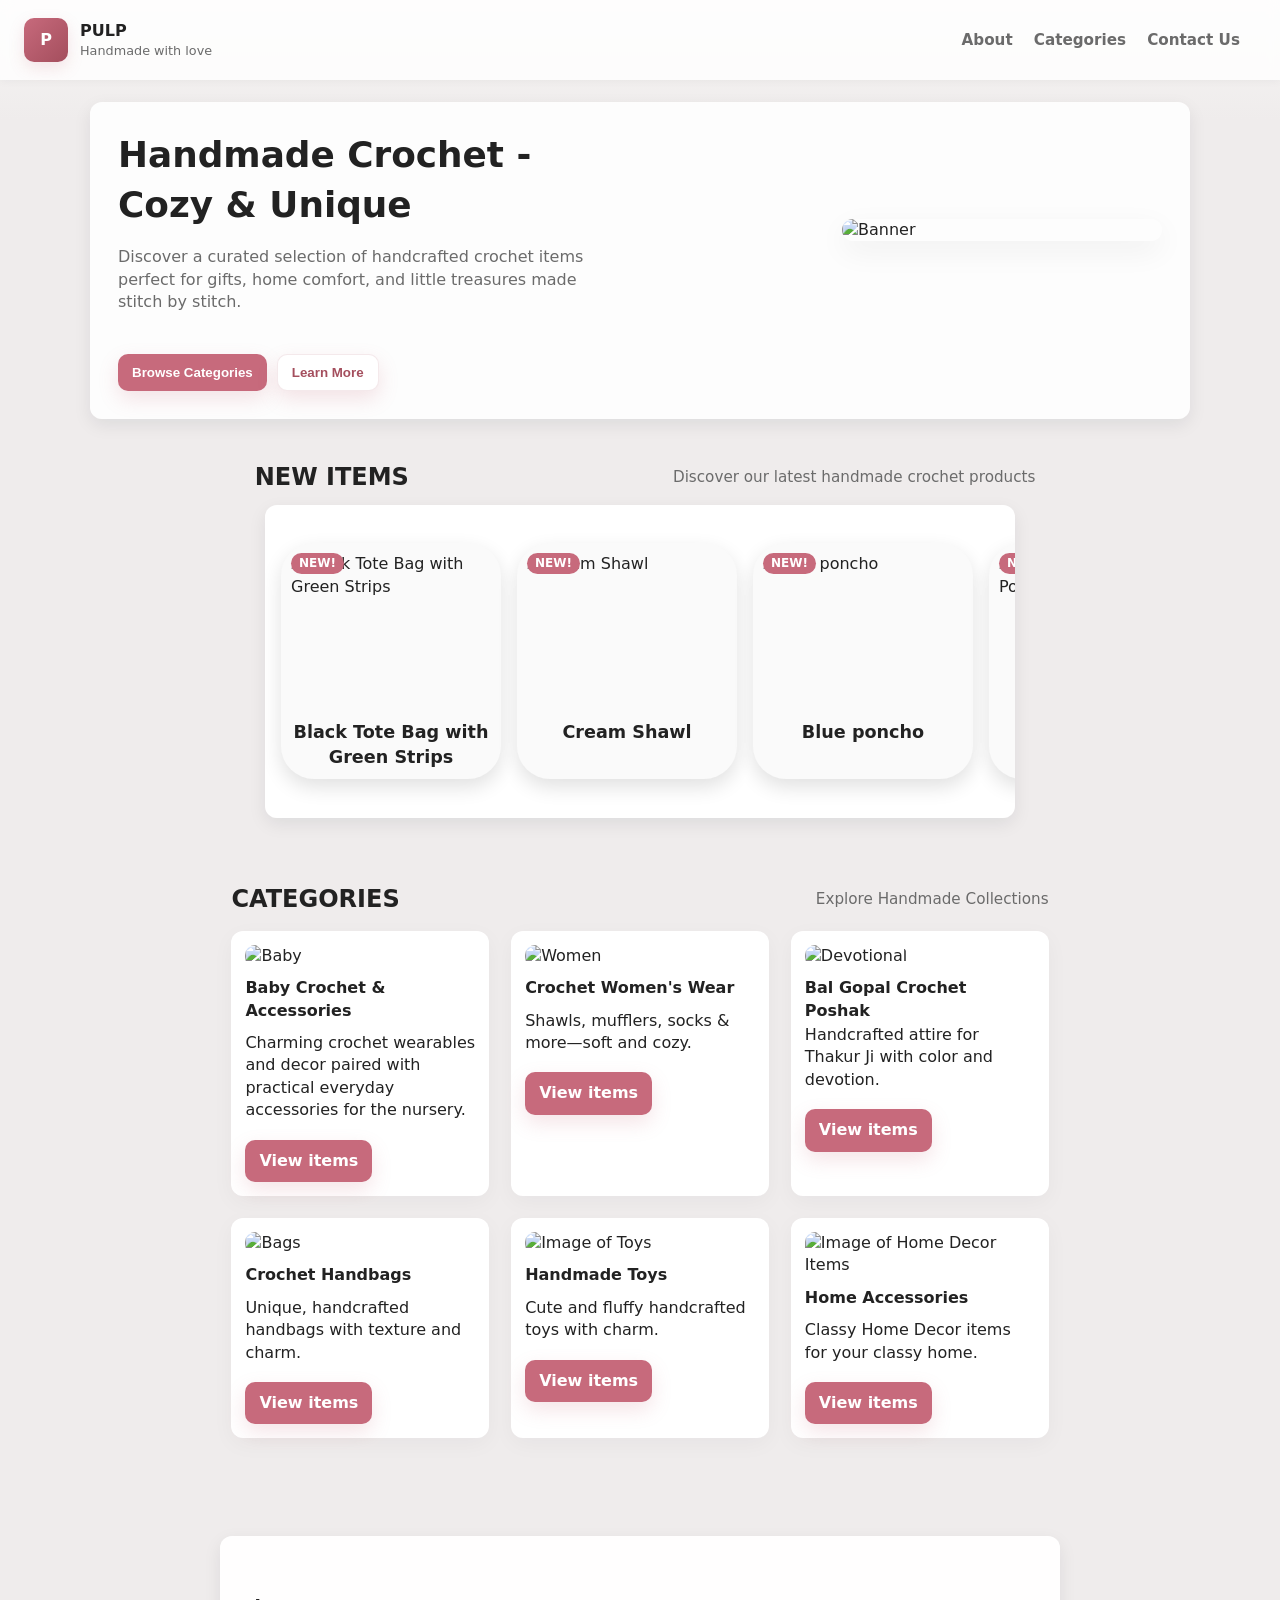
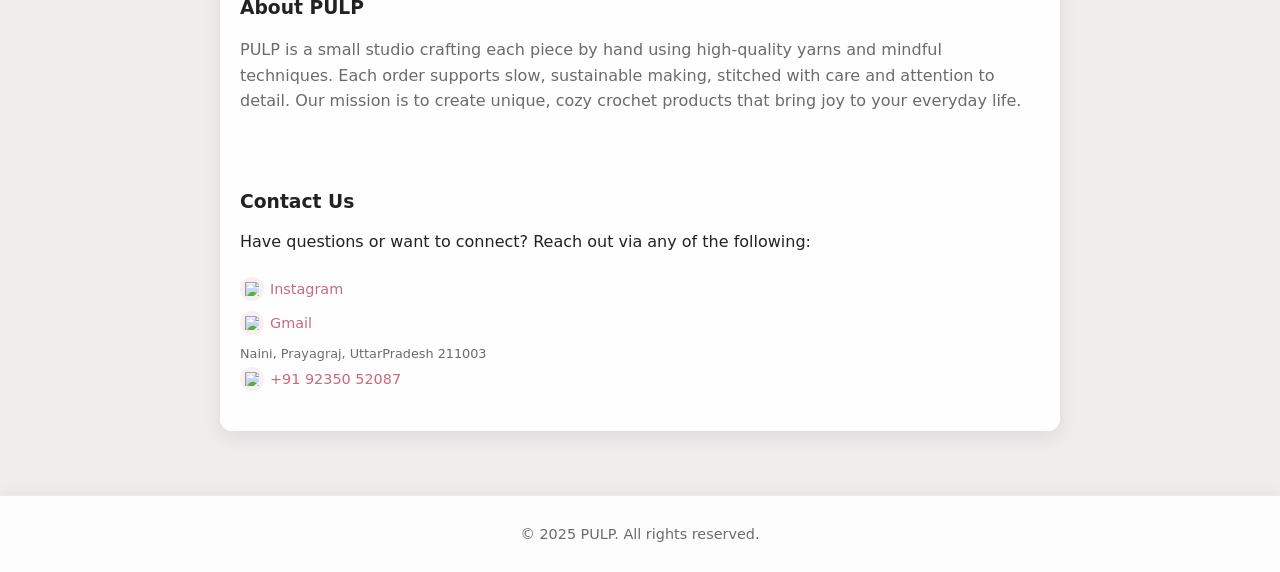
==== commit 8c521a03: "Added Pre-Order Button" ====
--- a/index.html
+++ b/index.html
@@ -5,269 +5,7 @@
   <meta name="viewport" content="width=device-width,initial-scale=1" />
   <title>PULP - Handmade Crochet Products</title>
   <meta name="description" content="Handmade crochet items: Baby Crochet, Handbags, Women Crochet." />
-
-  <style>
-    :root{
-      --bg:#f7f6f4;
-      --card:#ffffff;
-      --accent:#c76a7c;
-      --accent-dark:#a44e5d;
-      --muted:#6b6b6b;
-      --radius:12px;
-      --shadow: 0 6px 18px rgba(16,24,40,0.08);
-    }
-    *{box-sizing:border-box}
-    body {
-      margin: 0;
-      font-family: Inter, system-ui, -apple-system, "Segoe UI", Roboto, "Helvetica Neue", Arial;
-      background: linear-gradient(180deg, var(--bg), #efecec 120px);
-      color: #222;
-      line-height: 1.4;
-      min-height: 100vh; 
-      display: flex;
-      flex-direction: column; 
-    }
-
-    .wrap {
-      max-width: 1100px;
-      margin: 18px auto;
-      padding: 0 20px 40px;
-      flex-grow: 1; 
-    }
-
-    header{
-      display:flex;
-      align-items:center;
-      justify-content:space-between;
-      padding:18px 24px;
-      position:sticky;
-      top:0;
-      backdrop-filter: blur(6px);
-      background: rgba(255,255,255,0.8);
-      box-shadow: 0 2px 8px rgba(16,24,40,0.04);
-      z-index:100;
-    }
-
-    .brand{
-      display:flex;
-      align-items:center;
-      gap:12px;
-      text-decoration:none;
-      color:inherit;
-    }
-
-    .logo{
-      width:44px; height:44px;
-      background: linear-gradient(135deg,var(--accent),var(--accent-dark));
-      border-radius:10px;
-      display:grid;
-      place-items:center;
-      color:white;
-      font-weight:700;
-      box-shadow: 0 6px 16px rgba(199,106,124,0.18);
-    }
-
-    nav a{
-      color:var(--muted);
-      text-decoration:none;
-      font-weight:600;
-      margin-right:16px;
-      font-size:0.95rem;
-      cursor:pointer;
-    }
-
-    .hero {
-      max-width: 1100px;
-      margin: 22px auto;
-      display: flex;
-      gap: 24px;
-      align-items: center;
-      padding: 28px;
-      border-radius: var(--radius);
-      background: rgba(255, 255, 255, 0.9);
-      box-shadow: var(--shadow);
-      flex-wrap: wrap;
-      justify-content: space-between;
-    }
-
-    .hero .hero-text { 
-        max-width: 50%; 
-        padding-right: 20px; 
-    }
-
-    .hero .visual {
-        width: 320px;
-    }
-
-    .hero h1{
-      margin:0 0 8px 0;
-      font-size:clamp(1.6rem, 2.8vw, 2.4rem);
-    }
-
-    .tagline{color:var(--muted); margin-bottom:16px}
-
-    .cta{display:flex; gap:10px}
-
-    .btn{
-      background:var(--accent);
-      color:white;
-      border:none;
-      padding:10px 14px;
-      border-radius:10px;
-      cursor:pointer;
-      font-weight:600;
-      box-shadow: 0 8px 20px rgba(199,106,124,0.18);
-      text-decoration: none;
-      display: inline-block;
-    }
-
-    .btn.secondary{
-      background:white;
-      color:var(--accent-dark);
-      border:1px solid rgba(164,78,93,0.12);
-      font-weight:600;
-    }
-
-    .hero .visual{
-      border-radius:14px;
-      overflow:hidden;
-      box-shadow: 0 10px 30px rgba(13,14,18,0.06);
-    }
-
-    .hero img{width:100%;display:block}
-
-    .section-title{
-      display:flex;
-      align-items:center;
-      justify-content:space-between;
-      margin-bottom:14px;
-    }
-
-    .grid{
-      display:grid;
-      grid-template-columns: repeat(auto-fit,minmax(240px,1fr));
-      gap:22px;
-    }
-
-    .card{
-      background:var(--card);
-      border-radius:12px;
-      padding:14px;
-      box-shadow: 0 6px 22px rgba(16,24,40,0.04);
-      display:flex;
-      flex-direction:column;
-      gap:10px;
-      transition:transform .18s, box-shadow .18s;
-    }
-
-    .card:hover{
-      transform:translateY(-6px);
-      box-shadow: 0 18px 40px rgba(16,24,40,0.08);
-    }
-
-    .thumb img{
-      width:100%;
-      border-radius:10px;
-      height:180px;
-      object-fit:cover;
-    }
-
-    /* Slider Specific Optimizations */
-    .new-items-slider-wrapper {
-      background: white;
-      border-radius: var(--radius);
-      padding: 16px 0;
-      margin-bottom: 25px;
-      box-shadow: var(--shadow);
-      overflow-x: auto;
-      max-width: 750px;
-      margin-left: auto;
-      margin-right: auto;
-      scrollbar-width: none;
-      -ms-overflow-style: none;
-      cursor: grab;
-      user-select: none;
-      -webkit-overflow-scrolling: touch;
-      outline: none;
-    }
-
-    .new-items-slider-wrapper:active {
-      cursor: grabbing;
-    }
-
-    .new-items-slider {
-      display: flex;
-      gap: 16px;
-      padding: 0 16px;
-      scroll-behavior: smooth;
-    }
-
-    .new-items-slider-wrapper::-webkit-scrollbar {
-      display: none;
-    }
-
-    .new-item-card {
-      background: #fafafa;
-      border-radius: 33px;
-      padding: 10px;
-      flex: 0 0 220px;
-      display: flex;
-      flex-direction: column;
-      gap: 7px;
-      text-decoration: none;
-      color: inherit;
-      position: relative;
-      box-shadow: 0 8px 20px rgba(0, 0, 0, 0.12);
-      transition: transform 0.2s cubic-bezier(0.175, 0.885, 0.32, 1.275);
-      /* Prevent card from dragging when user wants to swipe/scroll */
-      -webkit-user-drag: none; 
-    }
-
-    .new-item-card:hover {
-      transform: translateY(-8px);
-    }
-
-    .new-item-thumb img {
-      width: 100%;
-      height: 160px;
-      object-fit: cover;
-      border-radius: 20px;
-      display: block;
-      pointer-events: none; /* Helps with drag consistency */
-    }
-
-    .new-item-title {
-      font-weight: 600;
-      font-size: 1.1rem;
-      color: #222;
-      margin: 0;
-      text-align: center;
-    }
-
-    .new-item-label {
-      position: absolute;
-      top: 10px; left: 10px;
-      background-color: var(--accent);
-      color: white;
-      font-weight: 700;
-      font-size: 0.75rem;
-      padding: 2px 8px;
-      border-radius: 12px;
-      z-index: 5;
-    }
-
-    button, a {
-      outline: none;
-      -webkit-tap-highlight-color: transparent;
-    }
-
-    @media (max-width:880px){
-      .hero{ flex-direction:column; text-align:center; }
-      .hero .hero-text { order: 1; max-width: 100%; padding-right: 0; margin-bottom: 20px; }
-      .hero .visual{ order: 2; width:88%; margin-bottom: 20px; }
-      .hero .intro { order: 3; width: 100%; justify-content: center; margin-top: 0;}
-    }
-  </style>
+<link rel="stylesheet" href="StyleIndex.css">
 </head>
 
 <body>
@@ -484,8 +222,7 @@
   });
 }
 
-/* Load Items with Performance (DOM Fragment optimization)
- */
+/* Load Items with Performance (DOM Fragment optimization) */
 async function loadNewItems() {
   const slides = document.querySelector('.new-items-slider');
   try {
@@ -494,15 +231,22 @@
     
     const data = await response.json();
     
-    const fragment = data.products.map(prod => `
-      <a href="template_buy.html?category=new_items&prod=${prod.id}" class="new-item-card" aria-label="${prod.title}">
-        <div class="new-item-label">NEW!</div>
-        <div class="new-item-thumb">
-          <img src="${prod.images[0].src}" alt="${prod.title}" loading="lazy">
-        </div>
-        <h3 class="new-item-title">${prod.title}</h3>
-      </a>
-    `).join('');
+    const fragment = data.products.map(prod => {
+      // Extract the first image object
+      const firstImg = prod.images[0];
+      // Check if 'styles' exists, if so format it for the style attribute
+      const inlineStyle = firstImg.styles ? `style="${firstImg.styles}"` : '';
+
+      return `
+        <a href="template_buy.html?category=new_items&prod=${prod.id}" class="new-item-card" aria-label="${prod.title}">
+          <div class="new-item-label">NEW!</div>
+          <div class="new-item-thumb">
+            <img src="${firstImg.src}" alt="${prod.title}" loading="lazy" ${inlineStyle}>
+          </div>
+          <h3 class="new-item-title">${prod.title}</h3>
+        </a>
+      `;
+    }).join('');
 
     slides.innerHTML = fragment;
     initSliderInteractions();
--- a/StyleIndex.css
+++ b/StyleIndex.css
@@ -0,0 +1,260 @@
+:root{
+      --bg:#f7f6f4;
+      --card:#ffffff;
+      --accent:#c76a7c;
+      --accent-dark:#a44e5d;
+      --muted:#6b6b6b;
+      --radius:12px;
+      --shadow: 0 6px 18px rgba(16,24,40,0.08);
+    }
+    *{box-sizing:border-box}
+    body {
+      margin: 0;
+      font-family: Inter, system-ui, -apple-system, "Segoe UI", Roboto, "Helvetica Neue", Arial;
+      background: linear-gradient(180deg, var(--bg), #efecec 120px);
+      color: #222;
+      line-height: 1.4;
+      min-height: 100vh; 
+      display: flex;
+      flex-direction: column; 
+    }
+
+    .wrap {
+      max-width: 1100px;
+      margin: 18px auto;
+      padding: 0 20px 40px;
+      flex-grow: 1; 
+    }
+
+    header{
+      display:flex;
+      align-items:center;
+      justify-content:space-between;
+      padding:18px 24px;
+      position:sticky;
+      top:0;
+      backdrop-filter: blur(6px);
+      background: rgba(255,255,255,0.8);
+      box-shadow: 0 2px 8px rgba(16,24,40,0.04);
+      z-index:100;
+    }
+
+    .brand{
+      display:flex;
+      align-items:center;
+      gap:12px;
+      text-decoration:none;
+      color:inherit;
+    }
+
+    .logo{
+      width:44px; height:44px;
+      background: linear-gradient(135deg,var(--accent),var(--accent-dark));
+      border-radius:10px;
+      display:grid;
+      place-items:center;
+      color:white;
+      font-weight:700;
+      box-shadow: 0 6px 16px rgba(199,106,124,0.18);
+    }
+
+    nav a{
+      color:var(--muted);
+      text-decoration:none;
+      font-weight:600;
+      margin-right:16px;
+      font-size:0.95rem;
+      cursor:pointer;
+    }
+
+    .hero {
+      max-width: 1100px;
+      margin: 22px auto;
+      display: flex;
+      gap: 24px;
+      align-items: center;
+      padding: 28px;
+      border-radius: var(--radius);
+      background: rgba(255, 255, 255, 0.9);
+      box-shadow: var(--shadow);
+      flex-wrap: wrap;
+      justify-content: space-between;
+    }
+
+    .hero .hero-text { 
+        max-width: 50%; 
+        padding-right: 20px; 
+    }
+
+    .hero .visual {
+        width: 320px;
+    }
+
+    .hero h1{
+      margin:0 0 8px 0;
+      font-size:clamp(1.6rem, 2.8vw, 2.4rem);
+    }
+
+    .tagline{color:var(--muted); margin-bottom:16px}
+
+    .cta{display:flex; gap:10px}
+
+    .btn{
+      background:var(--accent);
+      color:white;
+      border:none;
+      padding:10px 14px;
+      border-radius:10px;
+      cursor:pointer;
+      font-weight:600;
+      box-shadow: 0 8px 20px rgba(199,106,124,0.18);
+      text-decoration: none;
+      display: inline-block;
+    }
+
+    .btn.secondary{
+      background:white;
+      color:var(--accent-dark);
+      border:1px solid rgba(164,78,93,0.12);
+      font-weight:600;
+    }
+
+    .hero .visual{
+      border-radius:14px;
+      overflow:hidden;
+      box-shadow: 0 10px 30px rgba(13,14,18,0.06);
+    }
+
+    .hero img{width:100%;display:block}
+
+    .section-title{
+      display:flex;
+      align-items:center;
+      justify-content:space-between;
+      margin-bottom:14px;
+    }
+
+    .grid{
+      display:grid;
+      grid-template-columns: repeat(auto-fit,minmax(240px,1fr));
+      gap:22px;
+    }
+
+    .card{
+      background:var(--card);
+      border-radius:12px;
+      padding:14px;
+      box-shadow: 0 6px 22px rgba(16,24,40,0.04);
+      display:flex;
+      flex-direction:column;
+      gap:10px;
+      transition:transform .18s, box-shadow .18s;
+    }
+
+    .card:hover{
+      transform:translateY(-6px);
+      box-shadow: 0 18px 40px rgba(16,24,40,0.08);
+    }
+
+    .thumb img{
+      width:100%;
+      border-radius:10px;
+      height:180px;
+      object-fit:cover;
+    }
+
+    /* Slider Specific Optimizations */
+    .new-items-slider-wrapper {
+      background: white;
+      border-radius: var(--radius);
+      padding: 16px 0;
+      margin-bottom: 25px;
+      box-shadow: var(--shadow);
+      overflow-x: auto;
+      max-width: 750px;
+      margin-left: auto;
+      margin-right: auto;
+      scrollbar-width: none;
+      -ms-overflow-style: none;
+      cursor: grab;
+      user-select: none;
+      -webkit-overflow-scrolling: touch;
+      outline: none;
+    }
+
+    .new-items-slider-wrapper:active {
+      cursor: grabbing;
+    }
+
+    .new-items-slider {
+      display: flex;
+      gap: 16px;
+      padding: 0 16px;
+      scroll-behavior: smooth;
+    }
+
+    .new-items-slider-wrapper::-webkit-scrollbar {
+      display: none;
+    }
+
+    .new-item-card {
+      background: #fafafa;
+      border-radius: 33px;
+      padding: 10px;
+      flex: 0 0 220px;
+      display: flex;
+      flex-direction: column;
+      gap: 7px;
+      text-decoration: none;
+      color: inherit;
+      position: relative;
+      box-shadow: 0 8px 20px rgba(0, 0, 0, 0.12);
+      transition: transform 0.2s cubic-bezier(0.175, 0.885, 0.32, 1.275);
+      /* Prevent card from dragging when user wants to swipe/scroll */
+      -webkit-user-drag: none; 
+    }
+
+    .new-item-card:hover {
+      transform: translateY(-8px);
+    }
+
+    .new-item-thumb img {
+      width: 100%;
+      height: 160px;
+      object-fit: cover;
+      border-radius: 20px;
+      display: block;
+      pointer-events: none; /* Helps with drag consistency */
+    }
+
+    .new-item-title {
+      font-weight: 600;
+      font-size: 1.1rem;
+      color: #222;
+      margin: 0;
+      text-align: center;
+    }
+
+    .new-item-label {
+      position: absolute;
+      top: 10px; left: 10px;
+      background-color: var(--accent);
+      color: white;
+      font-weight: 700;
+      font-size: 0.75rem;
+      padding: 2px 8px;
+      border-radius: 12px;
+      z-index: 5;
+    }
+
+    button, a {
+      outline: none;
+      -webkit-tap-highlight-color: transparent;
+    }
+
+    @media (max-width:880px){
+      .hero{ flex-direction:column; text-align:center; }
+      .hero .hero-text { order: 1; max-width: 100%; padding-right: 0; margin-bottom: 20px; }
+      .hero .visual{ order: 2; width:88%; margin-bottom: 20px; }
+      .hero .intro { order: 3; width: 100%; justify-content: center; margin-top: 0;}
+    }
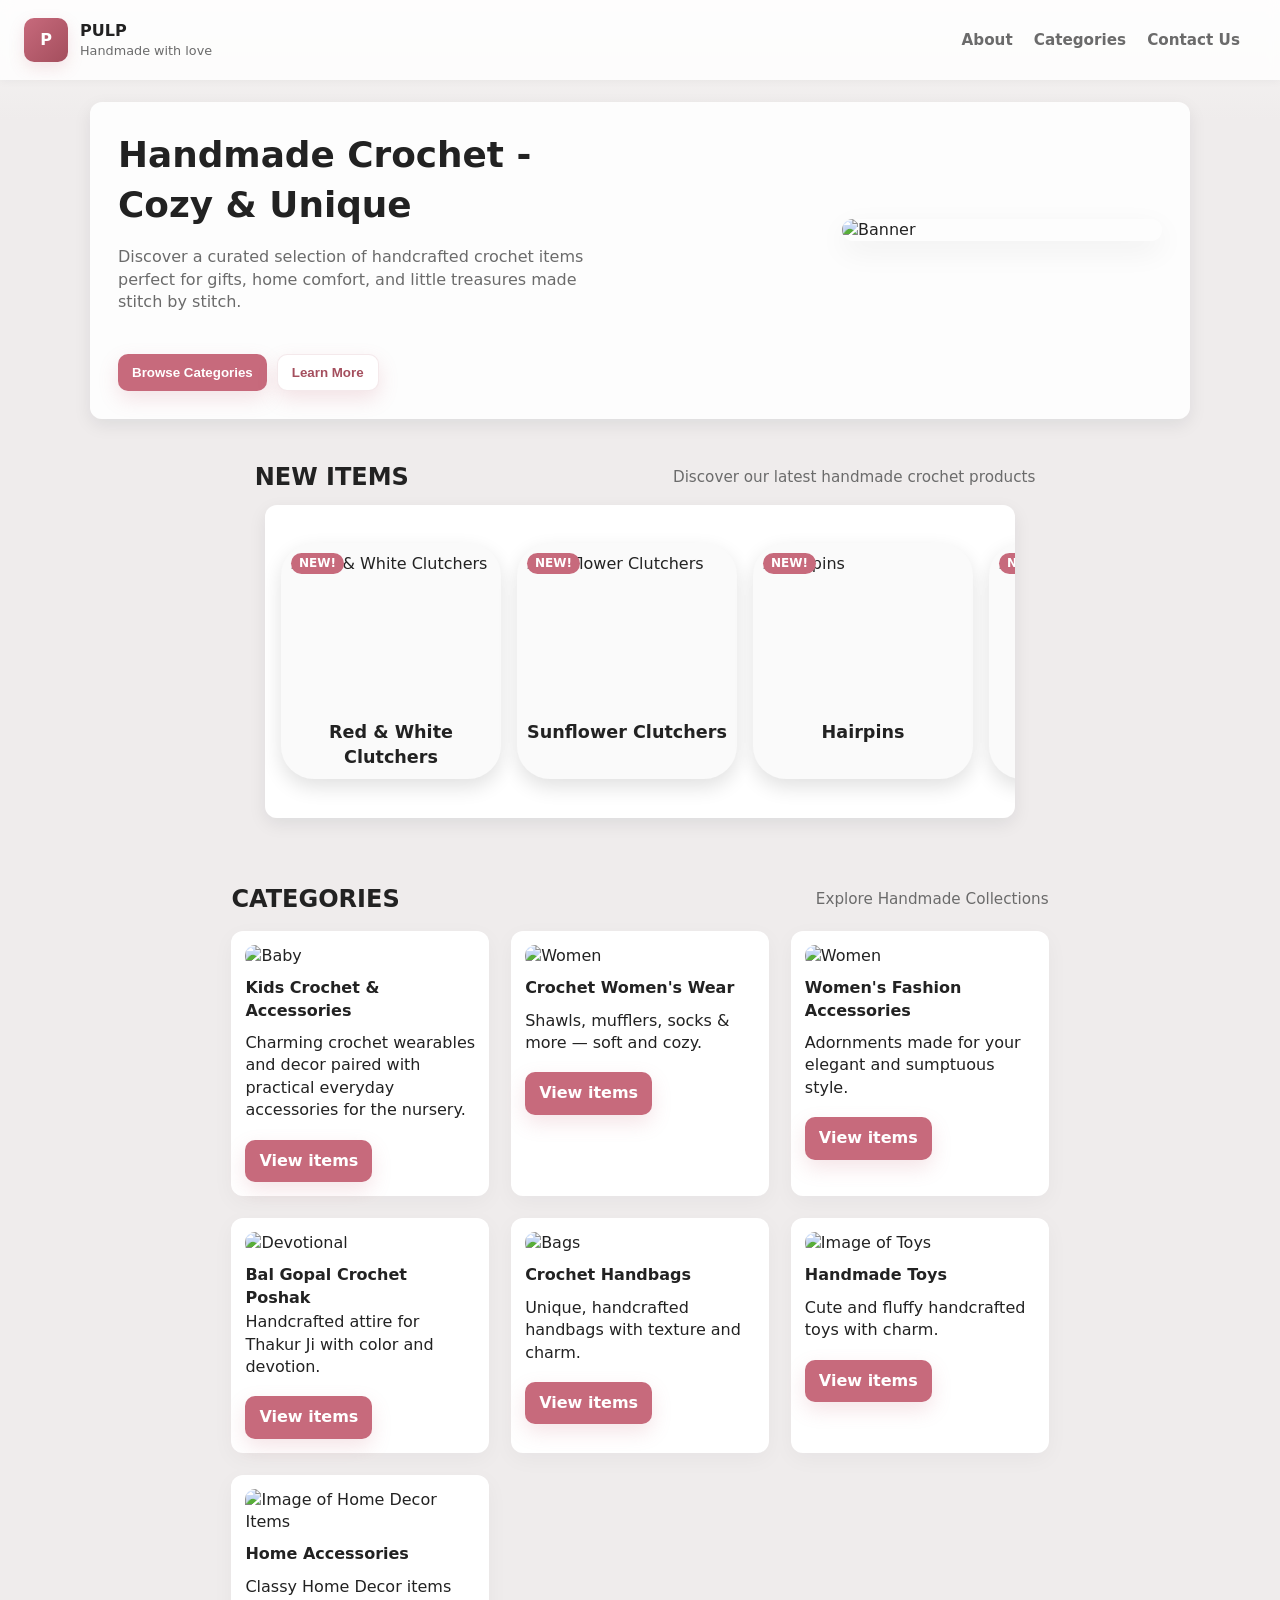
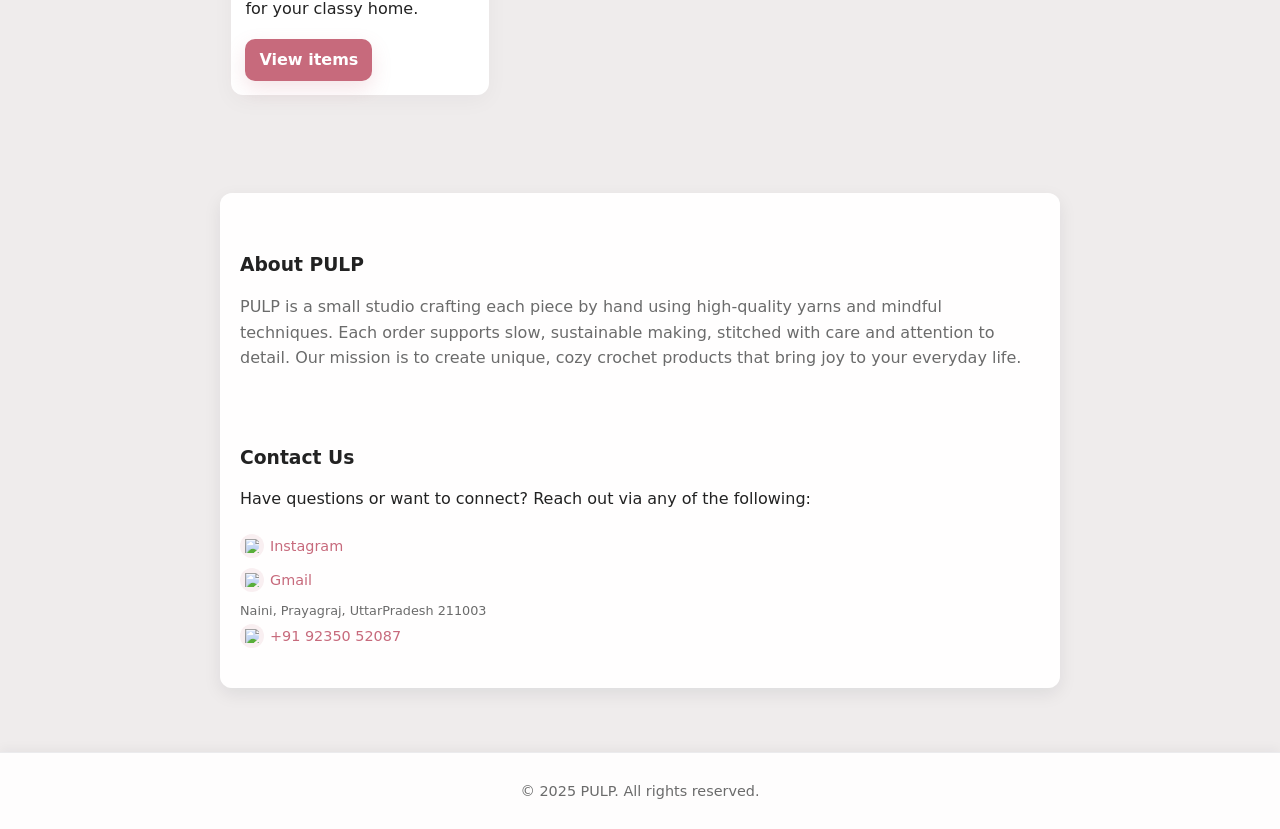
==== commit 929fdb9e: "Add files via upload" ====
--- a/index.html
+++ b/index.html
@@ -63,7 +63,7 @@
       <!-- baby_accessories -->
       <article class="card">
         <div class="thumb"><img src="https://raw.githubusercontent.com/i-Pulp/i-pulp.github.io/0997f69cfa6363d61e97eb1977c287120f1ccc1d/Images/Category/Baby_Accessories.png" alt="Baby"></div>
-        <div class="title" style="font-weight:400;"><strong>Baby Crochet & Accessories</strong></div>
+        <div class="title" style="font-weight:400;"><strong>Kids Crochet & Accessories</strong></div>
         <div class="desc">Charming crochet wearables and decor paired with practical everyday accessories for the nursery.</div>
         <div class="controls" style="margin-top: 8px;"><a class="btn" href="template_products.html?category=baby_accessories">View items</a></div>
       </article>
@@ -72,8 +72,16 @@
       <article class="card">
         <div class="thumb"><img src="https://raw.githubusercontent.com/i-Pulp/i-pulp.github.io/0997f69cfa6363d61e97eb1977c287120f1ccc1d/Images/Category/Woman_Accessories.png" alt="Women"></div>
         <div class="title" style="font-weight:400;"><strong>Crochet Women's Wear</strong></div>
-        <div class="desc">Shawls, mufflers, socks & more—soft and cozy.</div>
+        <div class="desc">Shawls, mufflers, socks & more — soft and cozy.</div>
         <div class="controls" style="margin-top: 8px;"><a class="btn" href="template_products.html?category=women_accessories">View items</a></div>
+      </article>
+
+      <!-- women_fashion_accessories -->
+      <article class="card">
+        <div class="thumb"><img src="https://raw.githubusercontent.com/i-Pulp/i-pulp.github.io/77d1400346f644bce77547377fe879fa70c4ffd7/Images/Category/Women_Fashion_Accessories.png" alt="Women"></div>
+        <div class="title" style="font-weight:400;"><strong>Women's Fashion Accessories</strong></div>
+        <div class="desc">Adornments made for your elegant and sumptuous style.</div>
+        <div class="controls" style="margin-top: 8px;"><a class="btn" href="template_products.html?category=women_fashion_accessories">View items</a></div>
       </article>
 
       <!-- bal_gopal -->
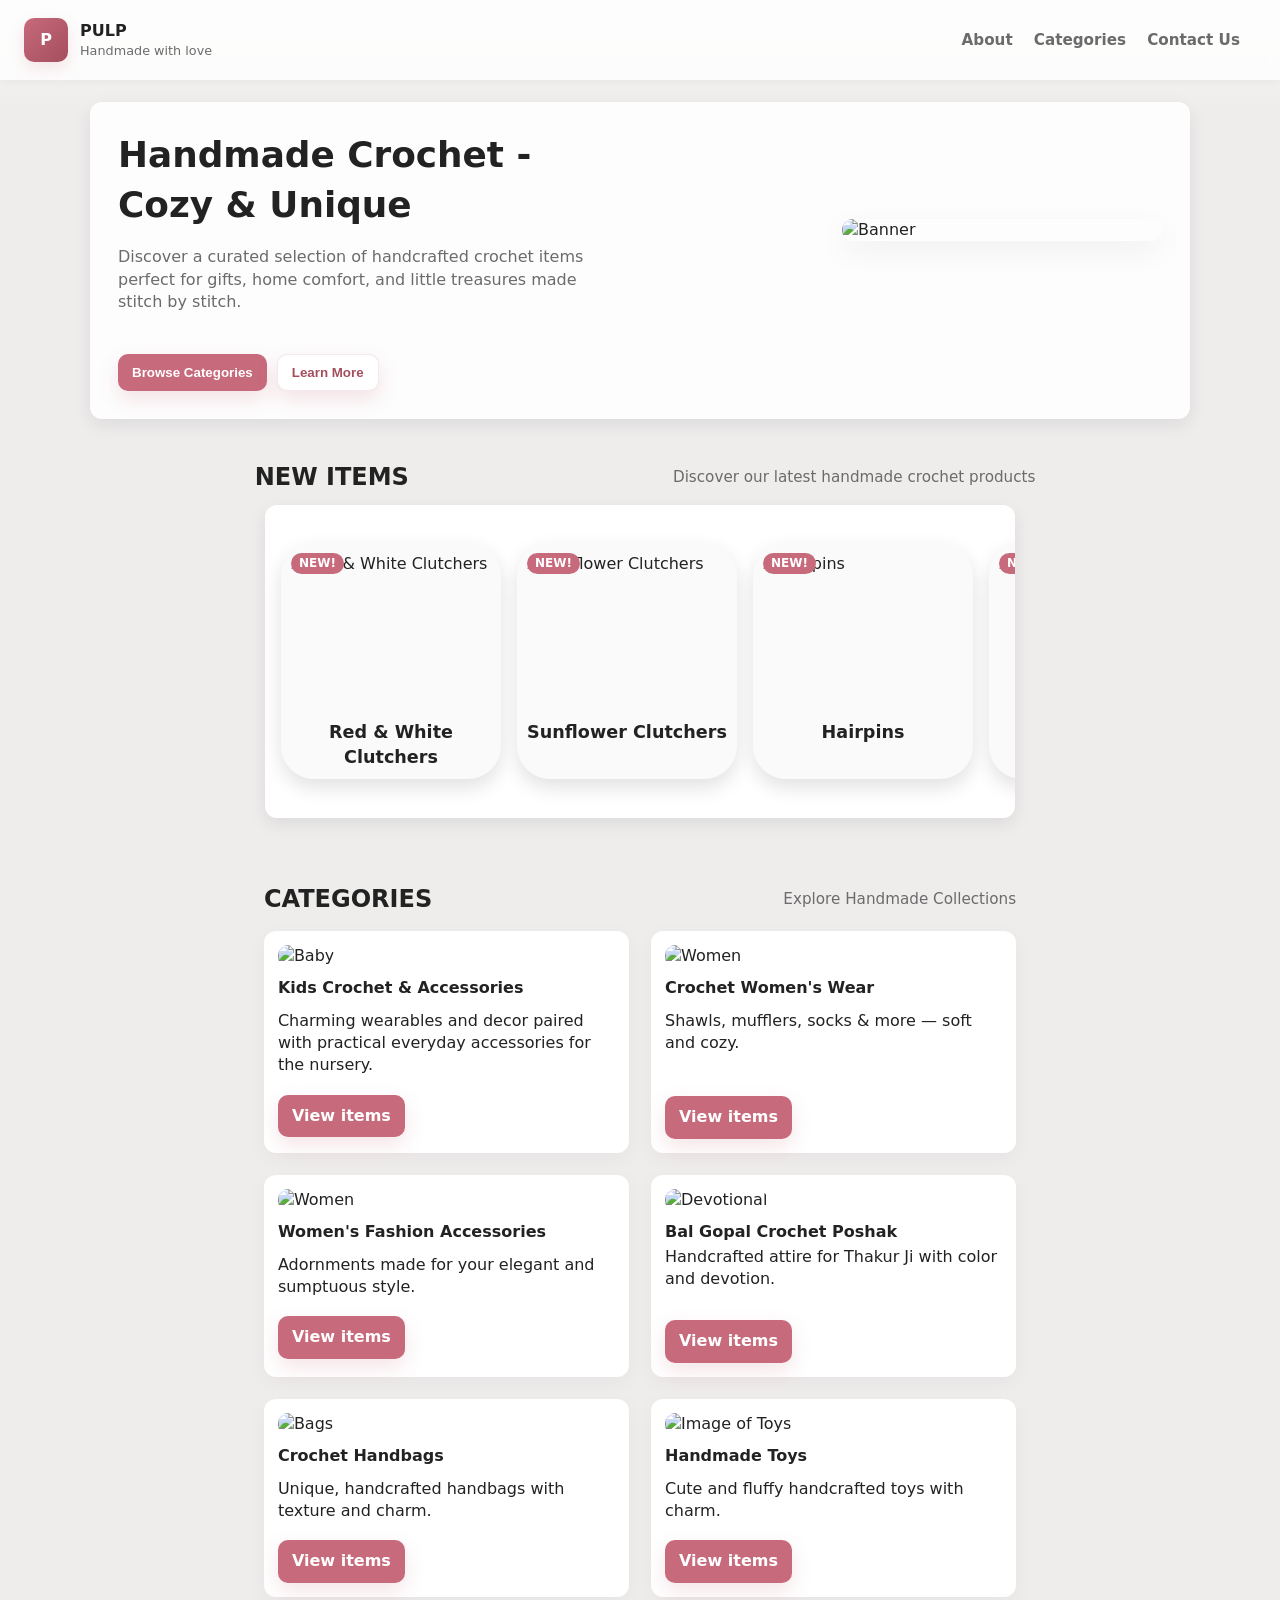
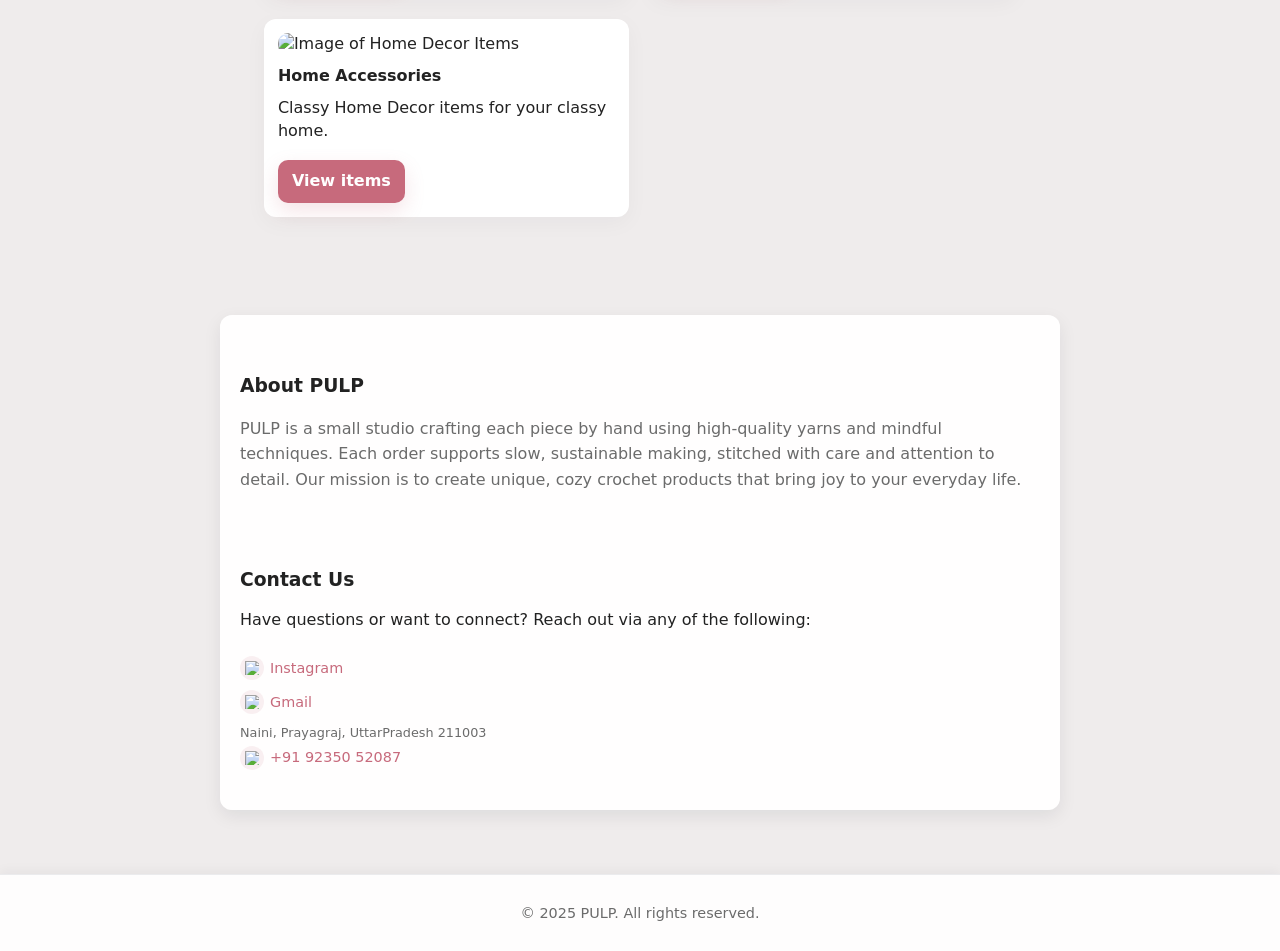
==== commit ecc60222: "Add files via upload" ====
--- a/index.html
+++ b/index.html
@@ -64,7 +64,7 @@
       <article class="card">
         <div class="thumb"><img src="https://raw.githubusercontent.com/i-Pulp/i-pulp.github.io/0997f69cfa6363d61e97eb1977c287120f1ccc1d/Images/Category/Baby_Accessories.png" alt="Baby"></div>
         <div class="title" style="font-weight:400;"><strong>Kids Crochet & Accessories</strong></div>
-        <div class="desc">Charming crochet wearables and decor paired with practical everyday accessories for the nursery.</div>
+        <div class="desc">Charming wearables and decor paired with practical everyday accessories for the nursery.</div>
         <div class="controls" style="margin-top: 8px;"><a class="btn" href="template_products.html?category=baby_accessories">View items</a></div>
       </article>
 
@@ -73,7 +73,7 @@
         <div class="thumb"><img src="https://raw.githubusercontent.com/i-Pulp/i-pulp.github.io/0997f69cfa6363d61e97eb1977c287120f1ccc1d/Images/Category/Woman_Accessories.png" alt="Women"></div>
         <div class="title" style="font-weight:400;"><strong>Crochet Women's Wear</strong></div>
         <div class="desc">Shawls, mufflers, socks & more — soft and cozy.</div>
-        <div class="controls" style="margin-top: 8px;"><a class="btn" href="template_products.html?category=women_accessories">View items</a></div>
+        <div class="controls" style="margin-top: 32px;"><a class="btn" href="template_products.html?category=women_accessories">View items</a></div>
       </article>
 
       <!-- women_fashion_accessories -->
@@ -89,7 +89,7 @@
         <div class="thumb"><img src="https://raw.githubusercontent.com/i-Pulp/i-pulp.github.io/f78ba1c2b4441cd1fe98eff767ace13168e1578b/Images/Category/bal_gopal.png" alt="Devotional"></div>
         <div class="title" style="font-weight:400;"><strong>Bal Gopal Crochet Poshak</strong></div>
         <div class="desc" style="margin-top: -8px;">Handcrafted attire for Thakur Ji with color and devotion.</div>
-        <div class="controls" style="margin-top: 8px;"><a class="btn" href="template_products.html?category=bal_gopal">View items</a></div>
+        <div class="controls" style="margin-top: 20px;"><a class="btn" href="template_products.html?category=bal_gopal">View items</a></div>
       </article>
 
       <!-- handbags -->
